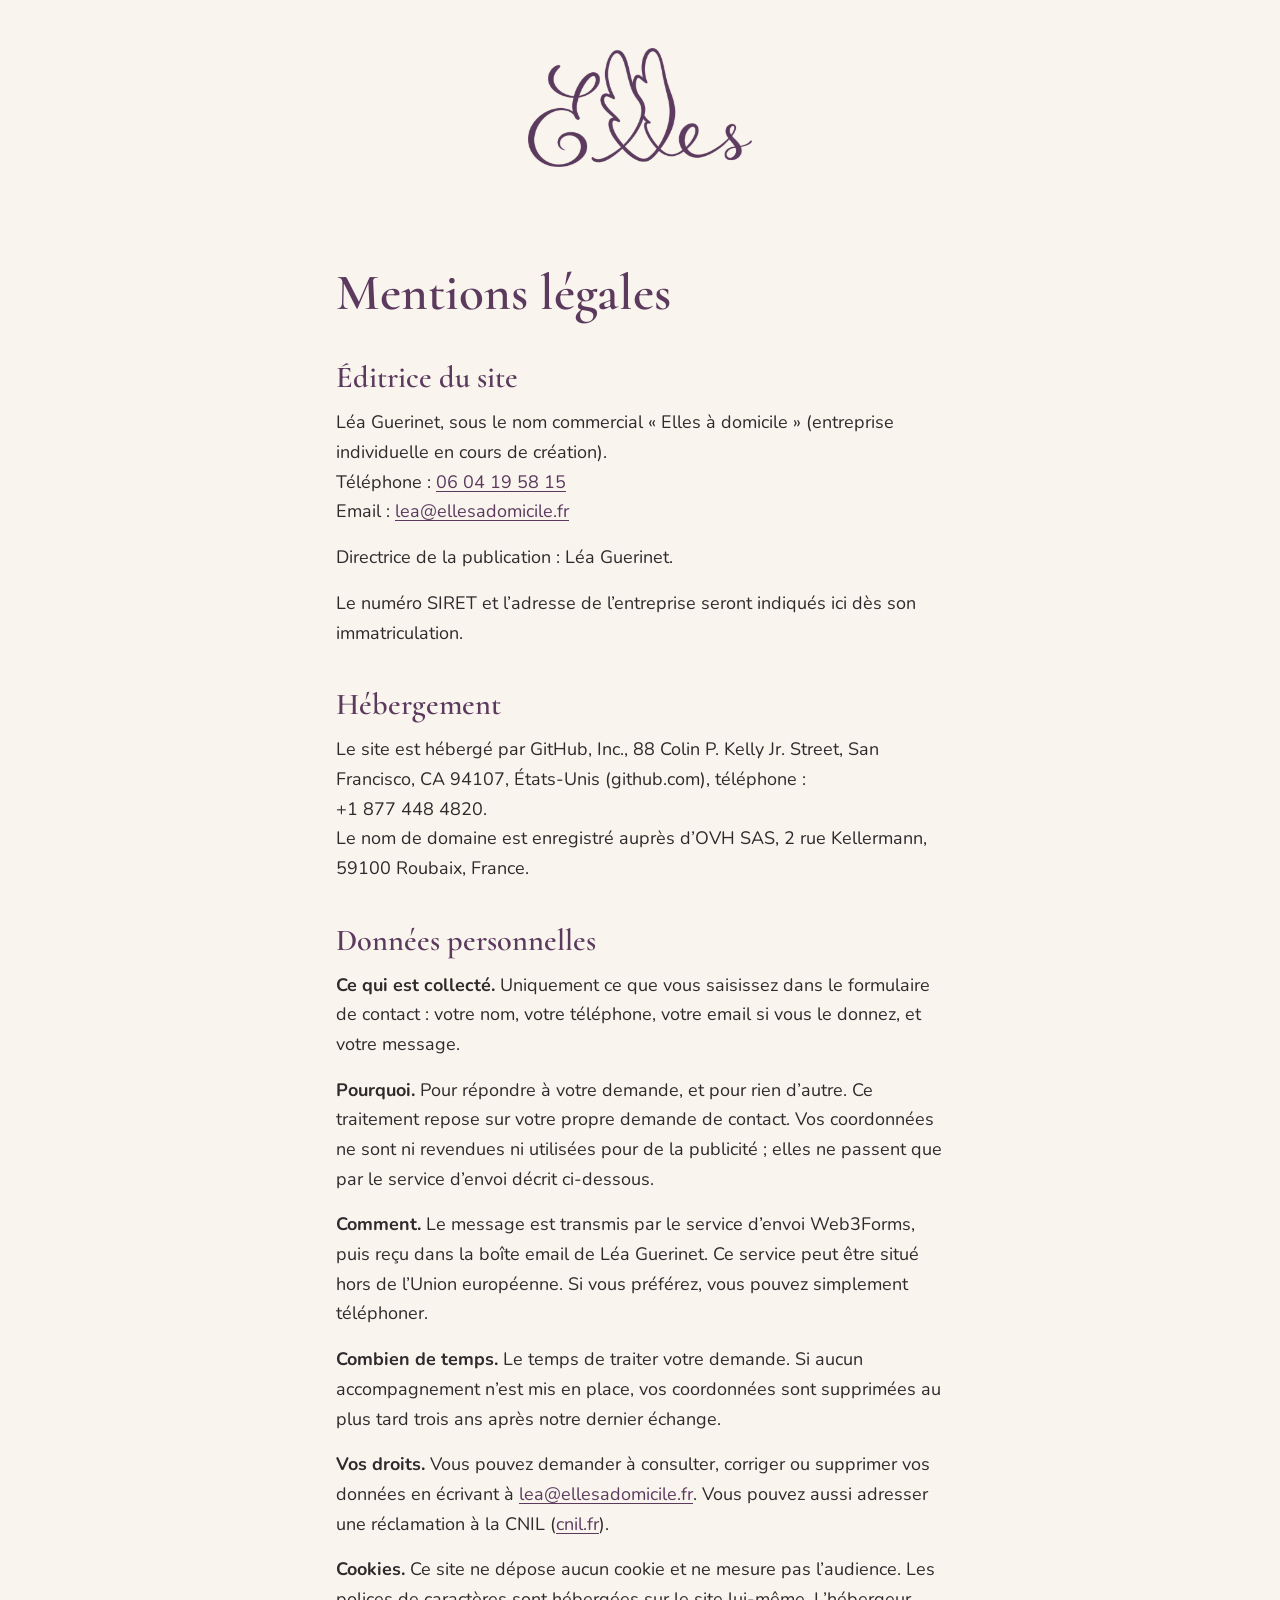
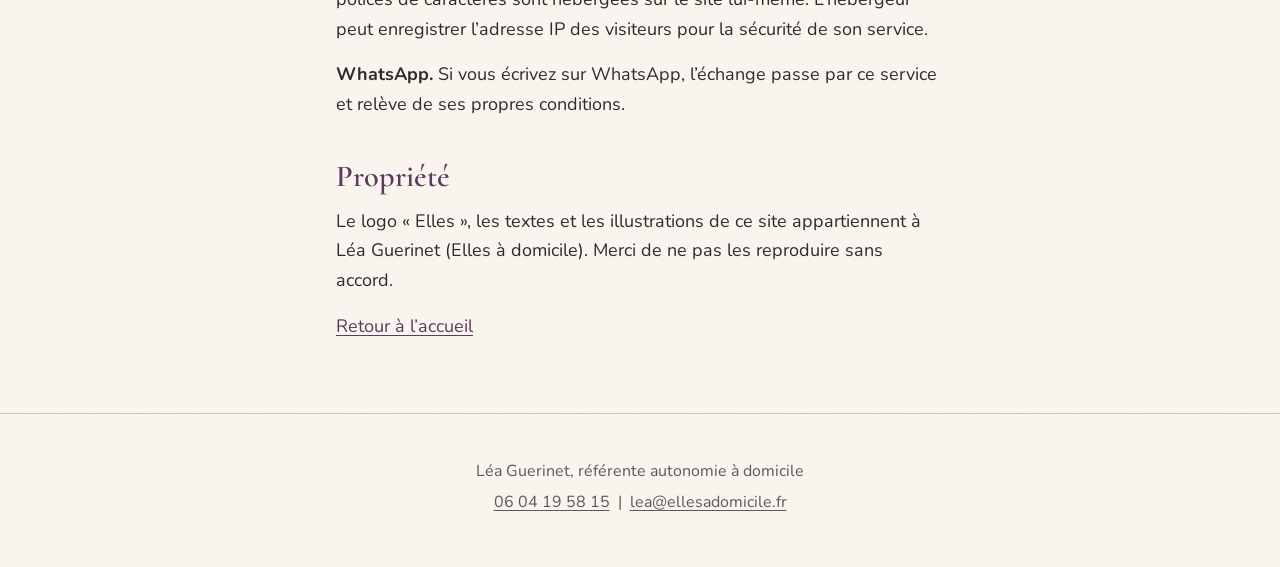
==== mentions-legales.html @ 9e3776f6 "Site Elles à domicile : première version Page unique pour Léa Guerinet (prestations, atouts, déroule" ====
<!doctype html>
<html lang="fr">
<head>
<meta charset="utf-8">
<meta name="viewport" content="width=device-width, initial-scale=1">
<title>Mentions légales — Elles à domicile</title>
<meta name="description" content="Mentions légales et données personnelles du site Elles à domicile.">
<link rel="canonical" href="https://ellesadomicile.fr/mentions-legales.html">
<meta name="theme-color" content="#fbf7f0">
<link rel="icon" href="assets/img/favicon.png" type="image/png">
<link rel="apple-touch-icon" href="assets/img/apple-touch-icon.png">
<link rel="stylesheet" href="assets/site.css">
</head>
<body class="page-simple">

<header class="bloc entete">
  <a href="./" class="marque-lien">
    <p class="marque">
      <img src="assets/img/logo-elles.webp" width="720" height="384" alt="Elles à domicile, retour à l’accueil">
    </p>
  </a>
</header>

<main class="bloc">
  <div class="contenu texte">
    <h1 class="titre-page">Mentions légales</h1>

    <h2>Éditrice du site</h2>
    <p>Léa Guerinet, sous le nom commercial « Elles à domicile » (entreprise individuelle en cours de création).<br>
    Téléphone : <a href="tel:+33604195815">06 04 19 58 15</a><br>
    Email : <a href="mailto:lea@ellesadomicile.fr">lea@ellesadomicile.fr</a></p>
    <p>Directrice de la publication : Léa Guerinet.</p>
    <p>Le numéro SIRET et l’adresse de l’entreprise seront indiqués ici dès son immatriculation.</p>

    <h2>Hébergement</h2>
    <p>Le site est hébergé par GitHub, Inc., 88 Colin P. Kelly Jr. Street, San Francisco, CA 94107, États-Unis (github.com), téléphone : +1 877 448 4820.<br>
    Le nom de domaine est enregistré auprès d’OVH SAS, 2 rue Kellermann, 59100 Roubaix, France.</p>

    <h2 id="donnees">Données personnelles</h2>
    <p><strong>Ce qui est collecté.</strong> Uniquement ce que vous saisissez dans le formulaire de contact : votre nom, votre téléphone, votre email si vous le donnez, et votre message.</p>
    <p><strong>Pourquoi.</strong> Pour répondre à votre demande, et pour rien d’autre. Ce traitement repose sur votre propre demande de contact. Vos coordonnées ne sont ni revendues ni utilisées pour de la publicité ; elles ne passent que par le service d’envoi décrit ci-dessous.</p>
    <p><strong>Comment.</strong> Le message est transmis par le service d’envoi Web3Forms, puis reçu dans la boîte email de Léa Guerinet. Ce service peut être situé hors de l’Union européenne. Si vous préférez, vous pouvez simplement téléphoner.</p>
    <p><strong>Combien de temps.</strong> Le temps de traiter votre demande. Si aucun accompagnement n’est mis en place, vos coordonnées sont supprimées au plus tard trois ans après notre dernier échange.</p>
    <p><strong>Vos droits.</strong> Vous pouvez demander à consulter, corriger ou supprimer vos données en écrivant à <a href="mailto:lea@ellesadomicile.fr">lea@ellesadomicile.fr</a>. Vous pouvez aussi adresser une réclamation à la CNIL (<a href="https://www.cnil.fr">cnil.fr</a>).</p>
    <p><strong>Cookies.</strong> Ce site ne dépose aucun cookie et ne mesure pas l’audience. Les polices de caractères sont hébergées sur le site lui-même. L’hébergeur peut enregistrer l’adresse IP des visiteurs pour la sécurité de son service.</p>
    <p><strong>WhatsApp.</strong> Si vous écrivez sur WhatsApp, l’échange passe par ce service et relève de ses propres conditions.</p>

    <h2>Propriété</h2>
    <p>Le logo « Elles », les textes et les illustrations de ce site appartiennent à Léa Guerinet (Elles à domicile). Merci de ne pas les reproduire sans accord.</p>

    <p><a href="./">Retour à l’accueil</a></p>
  </div>
</main>

<footer class="pied">
  <p>Léa Guerinet, référente autonomie à domicile</p>
  <p><a href="tel:+33604195815">06 04 19 58 15</a> &nbsp;|&nbsp; <a href="mailto:lea@ellesadomicile.fr">lea@ellesadomicile.fr</a></p>
</footer>

</body>
</html>
---- assets/site.css ----
/* Elles à domicile — charte reprise du flyer A5 (papier, prune, sauge, lavis) */

@font-face{font-family:"Cormorant";font-weight:500;font-style:normal;font-display:swap;src:url(fonts/cormorant-latin-500-normal.woff2) format("woff2")}
@font-face{font-family:"Cormorant";font-weight:600;font-style:normal;font-display:swap;src:url(fonts/cormorant-latin-600-normal.woff2) format("woff2")}
@font-face{font-family:"Cormorant";font-weight:500;font-style:italic;font-display:swap;src:url(fonts/cormorant-latin-500-italic.woff2) format("woff2")}
@font-face{font-family:"Nunito";font-weight:400;font-style:normal;font-display:swap;src:url(fonts/nunito-latin-400-normal.woff2) format("woff2")}
@font-face{font-family:"Nunito";font-weight:600;font-style:normal;font-display:swap;src:url(fonts/nunito-latin-600-normal.woff2) format("woff2")}
@font-face{font-family:"Nunito";font-weight:700;font-style:normal;font-display:swap;src:url(fonts/nunito-latin-700-normal.woff2) format("woff2")}

:root{
  color-scheme:light;
  --paper:#fbf7f0; --ink:#2f2a2c; --muted:#5f5659;
  --plum:#5c3a5e; --plum-d:#462b48; --plum-l:#ead9e4;
  --sage:#6f8a6c; --sage-d:#546b52; --sage-l:#dfe7d8;
  --rule:#cbbfb8;
  --serif:"Cormorant",Georgia,"Times New Roman",serif;
  --sans:"Nunito",system-ui,-apple-system,"Segoe UI",sans-serif;
  --mesure:38rem;
  --large:68rem;
  --barre:0px;
}

*,*::before,*::after{box-sizing:border-box}
html{-webkit-text-size-adjust:100%}
@media (prefers-reduced-motion:no-preference){html{scroll-behavior:smooth}}
body{
  margin:0;
  padding-bottom:var(--barre);
  font-family:var(--sans);
  font-size:1.125rem;
  line-height:1.65;
  color:var(--ink);
  background-color:var(--paper);
  /* grain papier, comme sur le flyer */
  background-image:url("data:image/svg+xml;utf8,<svg xmlns='http://www.w3.org/2000/svg' width='220' height='220'><filter id='n'><feTurbulence type='fractalNoise' baseFrequency='.9' numOctaves='3' stitchTiles='stitch'/><feColorMatrix values='0 0 0 0 .55  0 0 0 0 .5  0 0 0 0 .45  0 0 0 .07 0'/></filter><rect width='100%' height='100%' filter='url(%23n)'/></svg>");
}
img,svg{display:block;max-width:100%}
a{color:var(--plum);text-underline-offset:.18em;text-decoration-thickness:1px}
a:hover{color:var(--plum-d);text-decoration-thickness:2px}
:focus-visible{outline:3px solid var(--plum);outline-offset:3px;border-radius:2px}

h2,h3,h4{font-family:var(--serif);font-weight:600;color:var(--plum);line-height:1.15;margin:0}
h2{font-size:clamp(2.1rem,1.6rem + 2.2vw,2.9rem);margin-bottom:1.25rem}
h3{font-size:1.75rem;margin-bottom:.6rem}
h4{font-size:1.35rem;color:var(--ink);margin:1.4rem 0 .35rem}
p{margin:0 0 1rem}
p:last-child{margin-bottom:0}

.saut{position:absolute;left:-999px;top:0;background:var(--plum);color:#fff;padding:.75rem 1rem;z-index:20}
.saut:focus{left:1rem;top:1rem}

/* Lavis aquarelle en fond : décor seulement */
.lavis{position:absolute;pointer-events:none;z-index:0}
.lavis ellipse{opacity:.7}

.bloc{position:relative;padding-block:3rem;padding-inline:1.25rem;overflow:hidden}
.bloc > *{position:relative;z-index:1}
.bloc > .lavis{position:absolute;z-index:0}
.contenu{max-width:var(--mesure);margin:0 auto}
.contenu-large{max-width:var(--large);margin:0 auto}

/* ---------- En-tête ---------- */
/* .bloc.entete : doit l'emporter sur le .bloc des media queries */
.bloc.entete{text-align:center;padding-top:3rem;padding-bottom:4rem}
.marque{margin:0;font-weight:inherit}
.marque img{width:min(76vw,21rem);height:auto;margin:0 auto}
.marque span{display:block;font-family:var(--serif);font-style:italic;font-weight:500;font-size:clamp(1.6rem,1.3rem + 1.4vw,2.1rem);color:var(--plum);margin-top:-.3rem;letter-spacing:.02em}
.accroche{font-family:var(--serif);font-weight:500;font-size:clamp(1.45rem,1.2rem + 1.2vw,1.9rem);line-height:1.3;margin:1.25rem auto 0;max-width:36rem;text-wrap:balance}
.maison{width:min(100%,27rem);height:auto;margin:1rem auto 0}
.qui{font-family:var(--serif);font-weight:600;font-size:1.5rem;color:var(--plum);margin:0}
.qui span{display:block;font-family:var(--sans);font-weight:400;font-size:1rem;color:var(--muted)}
.intro{max-width:33rem;margin:1.25rem auto 0;color:var(--muted)}

.actions{display:flex;flex-wrap:wrap;justify-content:center;gap:.75rem;margin-top:2rem}
.btn{
  display:inline-flex;align-items:center;justify-content:center;gap:.6rem;
  min-height:3.25rem;padding:.7rem 1.4rem;border-radius:.65rem;
  font-family:var(--sans);font-weight:700;font-size:1.0625rem;line-height:1.2;text-decoration:none;
  background:var(--plum);color:#fff;border:2px solid var(--plum);cursor:pointer;
}
.btn:hover{background:var(--plum-d);border-color:var(--plum-d);color:#fff}
.btn-clair{background:transparent;color:var(--plum)}
.btn-clair:hover{background:var(--plum-l);border-color:var(--plum);color:var(--plum-d)}
.btn svg{width:1.3rem;height:1.3rem;flex:none}

/* La maison se dessine au chargement : le seul mouvement de la page */
@media (prefers-reduced-motion:no-preference){
  .maison .trait > *{stroke-dasharray:1;stroke-dashoffset:1;animation:trace 1.6s cubic-bezier(.45,.05,.35,1) forwards}
  .maison .trait > :nth-child(2){animation-delay:.25s}
  .maison .trait > :nth-child(3){animation-delay:.45s}
  .maison .trait > :nth-child(n+4){animation-delay:.7s}
  .maison .trait > :nth-child(n+8){animation-delay:1s}
  .maison .couronne > *{stroke-dasharray:1;stroke-dashoffset:1;animation:trace 1.8s cubic-bezier(.45,.05,.35,1) .3s forwards}
  .maison .couleurs{opacity:0;animation:lavis 1.4s ease-out 1.1s forwards}
}
@keyframes trace{to{stroke-dashoffset:0}}
@keyframes lavis{to{opacity:1}}

/* ---------- Approche ---------- */
.bloc.approche{padding-top:1rem}
.approche p:first-of-type{font-family:var(--serif);font-size:1.6rem;line-height:1.35;color:var(--ink)}

/* ---------- Prestations ---------- */
.prestations{display:grid;gap:0 4rem}
.prestation{border-top:1px solid var(--rule);padding:2rem 0 2.25rem}
.prestation > p:first-of-type{color:var(--muted)}
.liste{list-style:none;padding:0;margin:.4rem 0 1rem}
.liste li{padding-left:1.4rem;position:relative;margin:.2rem 0}
.liste li::before{content:"–";position:absolute;left:0;color:var(--sage-d)}

/* ---------- Différence ---------- */
.atouts{display:grid;gap:2rem;margin-top:.5rem}
.atout{display:grid;grid-template-columns:3.25rem 1fr;gap:1rem;align-items:start}
.atout svg{width:3.25rem;height:3.25rem}
.atout h3{font-size:1.6rem;color:var(--ink);margin-bottom:.3rem}
.atout p{color:var(--muted)}

/* ---------- Pour qui ---------- */
.encart{background:rgba(223,231,216,.7);border-radius:1.1rem;padding:2rem 1.5rem}
.encart h2{margin-bottom:.75rem}
.encart .liste{margin-bottom:0}

/* ---------- Déroulement : une vraie suite d'étapes ---------- */
.etapes{list-style:none;padding:0;margin:0;counter-reset:etape;display:grid;gap:1.75rem}
.etapes li{counter-increment:etape;display:grid;grid-template-columns:2.75rem 1fr;gap:.75rem}
.etapes li::before{content:counter(etape);font-family:var(--serif);font-weight:600;font-size:2.6rem;line-height:1;color:var(--sage)}
.etapes h3{font-size:1.55rem;color:var(--ink);margin-bottom:.3rem}
.etapes p{color:var(--muted)}

/* ---------- Engagement ---------- */
.engagement{text-align:center}
.engagement blockquote{margin:0;font-family:var(--serif);font-style:italic;font-weight:500;font-size:clamp(1.55rem,1.3rem + 1.1vw,2rem);line-height:1.4;color:var(--ink)}
.engagement h2{font-size:1.6rem;color:var(--sage-d);margin-bottom:1rem}

/* ---------- Contact ---------- */
.contact-grille{display:grid;gap:2.5rem}
.coordonnees{list-style:none;padding:0;margin:1.5rem 0 0;display:grid;gap:.75rem}
.coordonnees a{font-weight:700;font-size:1.25rem;text-decoration:none}
.coordonnees a:hover{text-decoration:underline}
.coordonnees span{display:block;font-size:.95rem;color:var(--muted)}

.formulaire{background:rgba(255,255,255,.55);border:1px solid var(--rule);border-radius:1.1rem;padding:1.75rem 1.25rem}
.formulaire h3{font-size:1.6rem}
.champ{margin-bottom:1.1rem}
.champ label{display:block;font-weight:700;margin-bottom:.3rem}
.champ label small{font-weight:400;color:var(--muted);font-size:.95rem}
.champ input,.champ textarea{
  width:100%;font:inherit;color:var(--ink);background:#fff;
  border:1.5px solid #8f817b;border-radius:.55rem;padding:.75rem .85rem;
}
.champ textarea{min-height:9rem;resize:vertical}
.champ input:focus,.champ textarea:focus{outline:2px solid var(--plum);outline-offset:1px;border-color:var(--plum)}
.aide{font-size:.95rem;color:var(--muted);margin:.35rem 0 0}
.piege{position:absolute;left:-9999px;width:1px;height:1px;overflow:hidden}
.formulaire .btn{width:100%;margin-top:.5rem}
.formulaire .btn[disabled]{opacity:.65;cursor:wait}
.mention{font-size:.95rem;color:var(--muted);margin-top:1rem}
.statut{margin:1rem 0 0;font-weight:700}
.statut.ok{color:var(--sage-d)}
.statut.erreur{color:#8a2d2d}

/* ---------- Pied de page ---------- */
.pied{border-top:1px solid var(--rule);padding:2.5rem 1.25rem 3rem;text-align:center;font-size:1rem;color:var(--muted)}
.pied img{width:8rem;height:auto;margin:0 auto .5rem}
.pied p{margin:.25rem 0}
.pied a{color:var(--muted)}

/* ---------- Barre d'appel fixe, téléphone seulement ---------- */
.barre{
  position:fixed;left:0;right:0;bottom:0;z-index:10;
  display:grid;grid-template-columns:1fr 1fr;gap:.5rem;
  padding:.6rem .75rem calc(.6rem + env(safe-area-inset-bottom));
  background:rgba(251,247,240,.96);border-top:1px solid var(--rule);
}
.barre .btn{min-height:3rem;padding:.5rem .75rem;font-size:1rem}
@media (max-width:47.99rem){
  :root{--barre:calc(4.5rem + env(safe-area-inset-bottom))}
}
@media (min-width:48rem){
  .barre{display:none}
  .bloc{padding-block:4.5rem;padding-inline:2rem}
  .encart{padding:2.5rem 3rem}
  .formulaire{padding:2.25rem 2rem}
}
@media (min-width:60rem){
  .prestations{grid-template-columns:1fr 1fr}
  .atouts{grid-template-columns:repeat(3,1fr);gap:2.5rem}
  .atout{grid-template-columns:1fr;gap:.75rem}
  .etapes{grid-template-columns:repeat(3,1fr);gap:2.5rem}
  .contact-grille{grid-template-columns:1fr 1.1fr;gap:4rem;align-items:start}
}

/* ---------- Page mentions légales ---------- */
.page-simple .entete{padding-bottom:1rem}
.page-simple .marque img{width:min(60vw,14rem)}
.marque-lien{display:inline-block;text-decoration:none}
.titre-page{font-family:var(--serif);font-weight:600;font-size:clamp(2.4rem,1.8rem + 2.4vw,3.2rem);line-height:1.1;color:var(--plum);margin:0 0 1.5rem}
.texte h2{font-size:1.9rem;margin:2.5rem 0 .75rem}
.a-completer{background:#fbe9c6;padding:0 .3em;border-radius:.2em}

@media print{
  .barre,.actions,.formulaire,.lavis{display:none}
  body{background:none;padding-bottom:0}
}
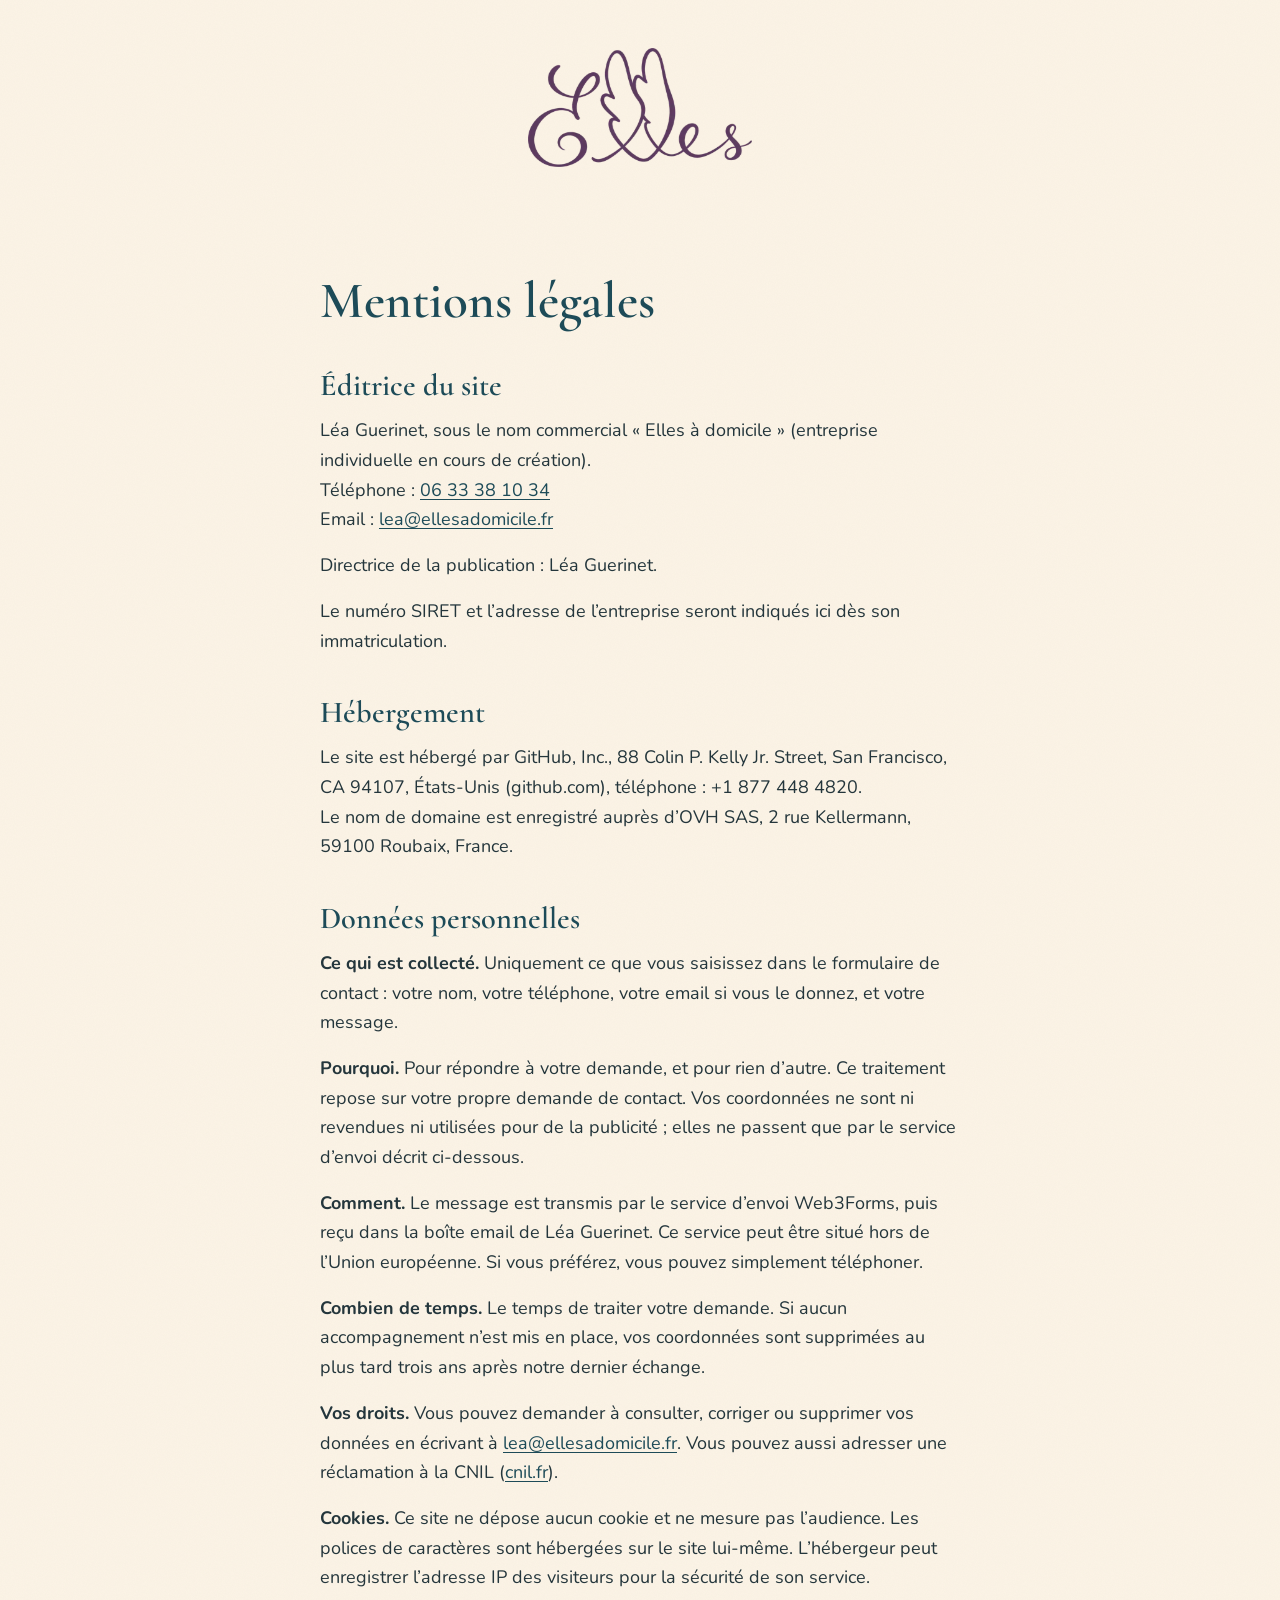
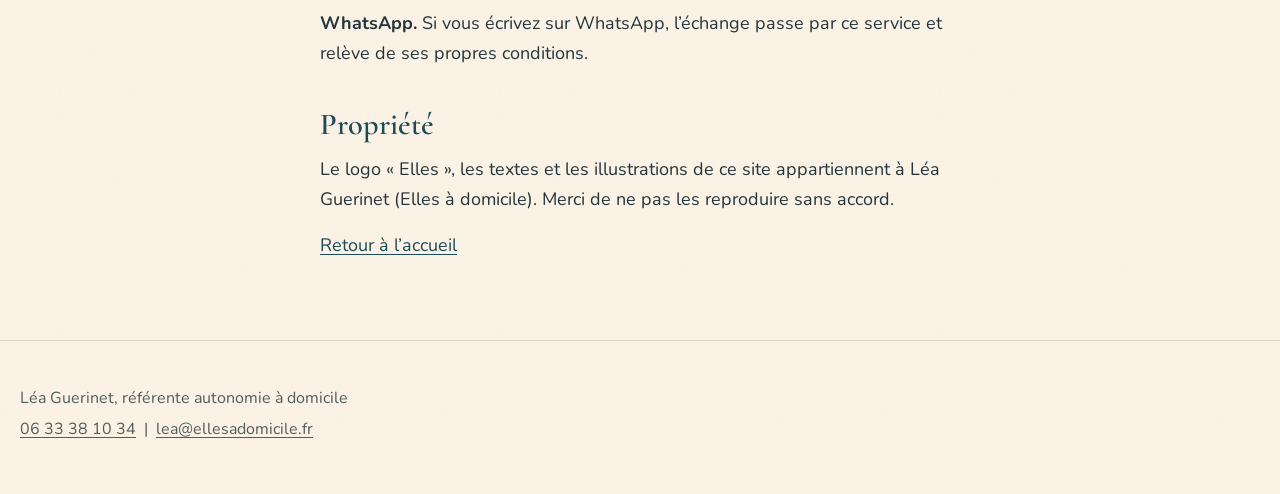
==== commit 5b3b8bdd: "Nouvelle mise en page, roue de couleurs et nouveau numéro - Palette reprise de l'image que Léa aime " ====
--- a/mentions-legales.html
+++ b/mentions-legales.html
@@ -6,7 +6,7 @@
 <title>Mentions légales — Elles à domicile</title>
 <meta name="description" content="Mentions légales et données personnelles du site Elles à domicile.">
 <link rel="canonical" href="https://ellesadomicile.fr/mentions-legales.html">
-<meta name="theme-color" content="#fbf7f0">
+<meta name="theme-color" content="#fcf4e6">
 <link rel="icon" href="assets/img/favicon.png" type="image/png">
 <link rel="apple-touch-icon" href="assets/img/apple-touch-icon.png">
 <link rel="stylesheet" href="assets/site.css">
@@ -27,7 +27,7 @@
 
     <h2>Éditrice du site</h2>
     <p>Léa Guerinet, sous le nom commercial « Elles à domicile » (entreprise individuelle en cours de création).<br>
-    Téléphone : <a href="tel:+33604195815">06 04 19 58 15</a><br>
+    Téléphone : <a href="tel:+33633381034">06 33 38 10 34</a><br>
     Email : <a href="mailto:lea@ellesadomicile.fr">lea@ellesadomicile.fr</a></p>
     <p>Directrice de la publication : Léa Guerinet.</p>
     <p>Le numéro SIRET et l’adresse de l’entreprise seront indiqués ici dès son immatriculation.</p>
@@ -54,7 +54,7 @@
 
 <footer class="pied">
   <p>Léa Guerinet, référente autonomie à domicile</p>
-  <p><a href="tel:+33604195815">06 04 19 58 15</a> &nbsp;|&nbsp; <a href="mailto:lea@ellesadomicile.fr">lea@ellesadomicile.fr</a></p>
+  <p><a href="tel:+33633381034">06 33 38 10 34</a> &nbsp;|&nbsp; <a href="mailto:lea@ellesadomicile.fr">lea@ellesadomicile.fr</a></p>
 </footer>
 
 </body>
--- a/assets/site.css
+++ b/assets/site.css
@@ -1,4 +1,6 @@
-/* Elles à domicile — charte reprise du flyer A5 (papier, prune, sauge, lavis) */
+/* Elles à domicile — palette reprise de l'image que Léa aime (pétrole, sauge, lavande,
+   abricot sur crème), logo et maison à l'encre du flyer. Mobile d'abord ; la mise en page
+   « plein écran » commence à 64rem. */
 
 @font-face{font-family:"Cormorant";font-weight:500;font-style:normal;font-display:swap;src:url(fonts/cormorant-latin-500-normal.woff2) format("woff2")}
 @font-face{font-family:"Cormorant";font-weight:600;font-style:normal;font-display:swap;src:url(fonts/cormorant-latin-600-normal.woff2) format("woff2")}
@@ -9,14 +11,18 @@
 
 :root{
   color-scheme:light;
-  --paper:#fbf7f0; --ink:#2f2a2c; --muted:#5f5659;
-  --plum:#5c3a5e; --plum-d:#462b48; --plum-l:#ead9e4;
-  --sage:#6f8a6c; --sage-d:#546b52; --sage-l:#dfe7d8;
-  --rule:#cbbfb8;
+  --paper:#fcf4e6; --paper-2:#f5ead8; --blanc:#fffaf2;
+  --ink:#24363c; --muted:#4f5d5c;
+  --petrol:#1d4b58; --petrol-d:#123843; --petrol-l:#d5e3e3;
+  --sage:#6c8a70; --sage-d:#4f6b54; --sage-l:#e2e8d8;
+  --lavande:#7a5e86; --lavande-l:#ebe1ee;
+  --abricot:#e08a52; --abricot-l:#fbe3c8;
+  --prune:#5c3a5e;
+  --rule:#dccfbd;
   --serif:"Cormorant",Georgia,"Times New Roman",serif;
   --sans:"Nunito",system-ui,-apple-system,"Segoe UI",sans-serif;
-  --mesure:38rem;
-  --large:68rem;
+  --mesure:40rem;
+  --large:76rem;
   --barre:0px;
 }
 
@@ -35,102 +41,133 @@
   background-image:url("data:image/svg+xml;utf8,<svg xmlns='http://www.w3.org/2000/svg' width='220' height='220'><filter id='n'><feTurbulence type='fractalNoise' baseFrequency='.9' numOctaves='3' stitchTiles='stitch'/><feColorMatrix values='0 0 0 0 .55  0 0 0 0 .5  0 0 0 0 .45  0 0 0 .07 0'/></filter><rect width='100%' height='100%' filter='url(%23n)'/></svg>");
 }
 img,svg{display:block;max-width:100%}
-a{color:var(--plum);text-underline-offset:.18em;text-decoration-thickness:1px}
-a:hover{color:var(--plum-d);text-decoration-thickness:2px}
-:focus-visible{outline:3px solid var(--plum);outline-offset:3px;border-radius:2px}
-
-h2,h3,h4{font-family:var(--serif);font-weight:600;color:var(--plum);line-height:1.15;margin:0}
-h2{font-size:clamp(2.1rem,1.6rem + 2.2vw,2.9rem);margin-bottom:1.25rem}
-h3{font-size:1.75rem;margin-bottom:.6rem}
+a{color:var(--petrol);text-underline-offset:.18em;text-decoration-thickness:1px}
+a:hover{color:var(--petrol-d);text-decoration-thickness:2px}
+:focus-visible{outline:3px solid var(--petrol);outline-offset:3px;border-radius:2px}
+
+h2,h3,h4{font-family:var(--serif);font-weight:600;color:var(--petrol);line-height:1.15;margin:0}
+h2{font-size:clamp(2.2rem,1.6rem + 2.4vw,3.2rem);margin-bottom:1.25rem}
+h3{font-size:1.7rem;color:var(--lavande);margin-bottom:.6rem}
 h4{font-size:1.35rem;color:var(--ink);margin:1.4rem 0 .35rem}
 p{margin:0 0 1rem}
 p:last-child{margin-bottom:0}
 
-.saut{position:absolute;left:-999px;top:0;background:var(--plum);color:#fff;padding:.75rem 1rem;z-index:20}
+.saut{position:absolute;left:-999px;top:0;background:var(--petrol);color:#fff;padding:.75rem 1rem;z-index:30}
 .saut:focus{left:1rem;top:1rem}
 
 /* Lavis aquarelle en fond : décor seulement */
 .lavis{position:absolute;pointer-events:none;z-index:0}
-.lavis ellipse{opacity:.7}
-
-.bloc{position:relative;padding-block:3rem;padding-inline:1.25rem;overflow:hidden}
+.lavis ellipse{opacity:.75}
+
+.bloc{position:relative;padding-block:3.5rem;padding-inline:1.25rem;overflow:hidden}
 .bloc > *{position:relative;z-index:1}
-.bloc > .lavis{position:absolute;z-index:0}
+.bande{background:var(--paper-2)}
 .contenu{max-width:var(--mesure);margin:0 auto}
 .contenu-large{max-width:var(--large);margin:0 auto}
 
-/* ---------- En-tête ---------- */
-/* .bloc.entete : doit l'emporter sur le .bloc des media queries */
-.bloc.entete{text-align:center;padding-top:3rem;padding-bottom:4rem}
-.marque{margin:0;font-weight:inherit}
-.marque img{width:min(76vw,21rem);height:auto;margin:0 auto}
-.marque span{display:block;font-family:var(--serif);font-style:italic;font-weight:500;font-size:clamp(1.6rem,1.3rem + 1.4vw,2.1rem);color:var(--plum);margin-top:-.3rem;letter-spacing:.02em}
-.accroche{font-family:var(--serif);font-weight:500;font-size:clamp(1.45rem,1.2rem + 1.2vw,1.9rem);line-height:1.3;margin:1.25rem auto 0;max-width:36rem;text-wrap:balance}
-.maison{width:min(100%,27rem);height:auto;margin:1rem auto 0}
-.qui{font-family:var(--serif);font-weight:600;font-size:1.5rem;color:var(--plum);margin:0}
-.qui span{display:block;font-family:var(--sans);font-weight:400;font-size:1rem;color:var(--muted)}
-.intro{max-width:33rem;margin:1.25rem auto 0;color:var(--muted)}
-
-.actions{display:flex;flex-wrap:wrap;justify-content:center;gap:.75rem;margin-top:2rem}
+/* ---------- Boutons ---------- */
 .btn{
   display:inline-flex;align-items:center;justify-content:center;gap:.6rem;
-  min-height:3.25rem;padding:.7rem 1.4rem;border-radius:.65rem;
+  min-height:3.25rem;padding:.7rem 1.4rem;border-radius:999px;
   font-family:var(--sans);font-weight:700;font-size:1.0625rem;line-height:1.2;text-decoration:none;
-  background:var(--plum);color:#fff;border:2px solid var(--plum);cursor:pointer;
-}
-.btn:hover{background:var(--plum-d);border-color:var(--plum-d);color:#fff}
-.btn-clair{background:transparent;color:var(--plum)}
-.btn-clair:hover{background:var(--plum-l);border-color:var(--plum);color:var(--plum-d)}
+  background:var(--petrol);color:#fff;border:2px solid var(--petrol);cursor:pointer;
+}
+.btn:hover{background:var(--petrol-d);border-color:var(--petrol-d);color:#fff}
+.btn-clair{background:transparent;color:var(--petrol)}
+.btn-clair:hover{background:var(--petrol-l);border-color:var(--petrol);color:var(--petrol-d)}
+.btn-petit{min-height:2.6rem;padding:.4rem 1.1rem;font-size:1rem}
 .btn svg{width:1.3rem;height:1.3rem;flex:none}
 
-/* La maison se dessine au chargement : le seul mouvement de la page */
+/* ---------- Navigation (cachée sur téléphone) ---------- */
+.navigation{display:none}
+
+/* ---------- Accueil ---------- */
+.accueil{
+  position:relative;overflow:hidden;text-align:center;
+  padding:2.25rem 1.25rem 3rem;
+  display:grid;gap:1.25rem;
+  grid-template-areas:"marque" "illu" "texte";
+}
+.accueil > *{position:relative;z-index:1}
+.accueil > .lavis{position:absolute;z-index:0}
+.accueil__marque{grid-area:marque}
+.accueil__illu{grid-area:illu}
+.accueil__texte{grid-area:texte}
+
+.marque{margin:0;font-weight:inherit}
+.marque img{width:min(70vw,19rem);height:auto;margin:0 auto}
+.marque span{display:block;font-family:var(--serif);font-style:italic;font-weight:500;font-size:clamp(1.6rem,1.3rem + 1.4vw,2.3rem);color:var(--prune);margin-top:-.3rem;letter-spacing:.02em}
+.accroche{font-family:var(--serif);font-weight:500;font-size:clamp(1.45rem,1.2rem + 1.2vw,2.1rem);line-height:1.3;margin:1rem auto 0;max-width:34rem;text-wrap:balance}
+
+/* Le tourbillon tourne lentement ; la maison, fixe, se dessine par-dessus */
+.accueil__illu{position:relative;width:min(88vw,26rem);aspect-ratio:1;margin:0 auto}
+.tourbillon{position:absolute;inset:0;width:100%;height:100%}
+.epis{position:absolute;inset:-6%;width:112%;height:112%;max-width:none;pointer-events:none}
+.maison{position:absolute;left:50%;top:50%;width:46%;height:auto;transform:translate(-50%,-50%)}
+
+.qui{font-family:var(--serif);font-weight:600;font-size:1.6rem;color:var(--prune);margin:0}
+.qui span{display:block;font-family:var(--sans);font-weight:400;font-size:1rem;color:var(--muted)}
+.intro{max-width:34rem;margin:1rem auto 0;color:var(--muted)}
+.actions{display:flex;flex-wrap:wrap;justify-content:center;gap:.75rem;margin-top:1.75rem}
+
 @media (prefers-reduced-motion:no-preference){
-  .maison .trait > *{stroke-dasharray:1;stroke-dashoffset:1;animation:trace 1.6s cubic-bezier(.45,.05,.35,1) forwards}
-  .maison .trait > :nth-child(2){animation-delay:.25s}
-  .maison .trait > :nth-child(3){animation-delay:.45s}
-  .maison .trait > :nth-child(n+4){animation-delay:.7s}
-  .maison .trait > :nth-child(n+8){animation-delay:1s}
-  .maison .couronne > *{stroke-dasharray:1;stroke-dashoffset:1;animation:trace 1.8s cubic-bezier(.45,.05,.35,1) .3s forwards}
-  .maison .couleurs{opacity:0;animation:lavis 1.4s ease-out 1.1s forwards}
-}
+  .tourbillon{animation:tourne 90s linear infinite;will-change:transform}
+  .maison .trait > *{stroke-dasharray:1;stroke-dashoffset:1;animation:trace 1.6s cubic-bezier(.45,.05,.35,1) .3s forwards}
+  .maison .trait > :nth-child(2){animation-delay:.5s}
+  .maison .trait > :nth-child(3){animation-delay:.7s}
+  .maison .trait > :nth-child(n+4){animation-delay:.95s}
+  .maison .trait > :nth-child(n+8){animation-delay:1.25s}
+  .maison .couleurs{opacity:0;animation:lavis 1.4s ease-out 1.3s forwards}
+  .engagement__tourbillon{animation:tourne 140s linear infinite reverse}
+}
+@keyframes tourne{to{transform:rotate(360deg)}}
 @keyframes trace{to{stroke-dashoffset:0}}
 @keyframes lavis{to{opacity:1}}
 
 /* ---------- Approche ---------- */
-.bloc.approche{padding-top:1rem}
-.approche p:first-of-type{font-family:var(--serif);font-size:1.6rem;line-height:1.35;color:var(--ink)}
-
-/* ---------- Prestations ---------- */
-.prestations{display:grid;gap:0 4rem}
-.prestation{border-top:1px solid var(--rule);padding:2rem 0 2.25rem}
-.prestation > p:first-of-type{color:var(--muted)}
+.approche__phrase{font-family:var(--serif);font-size:clamp(1.55rem,1.3rem + 1vw,2.1rem);line-height:1.35;color:var(--ink)}
+.approche__suite{color:var(--muted)}
+
+/* ---------- Prestations : accordéon sur téléphone, grille sur grand écran ---------- */
+.prestations{display:grid;gap:.85rem}
+.prestation{background:var(--blanc);border-radius:1rem;border-left:6px solid var(--accent);padding:0 1.25rem}
+.prestation summary{list-style:none;cursor:pointer;display:flex;align-items:center;justify-content:space-between;gap:1rem;padding:1.1rem 0;min-height:3.5rem}
+.prestation summary::-webkit-details-marker{display:none}
+.prestation summary::after{content:"";flex:none;width:.7rem;height:.7rem;border-right:2px solid var(--petrol);border-bottom:2px solid var(--petrol);transform:rotate(45deg) translateY(-3px);transition:transform .2s}
+.prestation[open] summary::after{transform:rotate(-135deg) translateY(-3px)}
+.prestation summary h3{margin:0;font-size:1.5rem;color:var(--petrol)}
+.prestation__corps{padding-bottom:1.4rem}
+.prestation__chapo{color:var(--muted)}
 .liste{list-style:none;padding:0;margin:.4rem 0 1rem}
 .liste li{padding-left:1.4rem;position:relative;margin:.2rem 0}
 .liste li::before{content:"–";position:absolute;left:0;color:var(--sage-d)}
 
 /* ---------- Différence ---------- */
 .atouts{display:grid;gap:2rem;margin-top:.5rem}
-.atout{display:grid;grid-template-columns:3.25rem 1fr;gap:1rem;align-items:start}
-.atout svg{width:3.25rem;height:3.25rem}
-.atout h3{font-size:1.6rem;color:var(--ink);margin-bottom:.3rem}
+.atout{display:grid;grid-template-columns:4rem 1fr;gap:1rem;align-items:start}
+.atout svg{width:4rem;height:4rem;padding:.7rem;border-radius:50%;background:var(--accent)}
+.atout h3{font-size:1.6rem;margin-bottom:.3rem}
 .atout p{color:var(--muted)}
 
-/* ---------- Pour qui ---------- */
-.encart{background:rgba(223,231,216,.7);border-radius:1.1rem;padding:2rem 1.5rem}
+/* ---------- Pour qui + étapes ---------- */
+.public-etapes{display:grid;gap:3rem}
+.encart{background:var(--sage-l);border-radius:1.25rem;padding:2rem 1.5rem}
 .encart h2{margin-bottom:.75rem}
 .encart .liste{margin-bottom:0}
-
-/* ---------- Déroulement : une vraie suite d'étapes ---------- */
-.etapes{list-style:none;padding:0;margin:0;counter-reset:etape;display:grid;gap:1.75rem}
-.etapes li{counter-increment:etape;display:grid;grid-template-columns:2.75rem 1fr;gap:.75rem}
-.etapes li::before{content:counter(etape);font-family:var(--serif);font-weight:600;font-size:2.6rem;line-height:1;color:var(--sage)}
-.etapes h3{font-size:1.55rem;color:var(--ink);margin-bottom:.3rem}
+.etapes{list-style:none;padding:0;margin:0;counter-reset:etape;display:grid;gap:1.6rem}
+.etapes li{counter-increment:etape;display:grid;grid-template-columns:3rem 1fr;gap:.75rem}
+.etapes li::before{
+  content:counter(etape);display:grid;place-items:center;width:2.6rem;height:2.6rem;border-radius:50%;
+  background:var(--abricot-l);font-family:var(--serif);font-weight:600;font-size:1.6rem;line-height:1;color:var(--petrol)
+}
+.etapes h3{font-size:1.5rem;color:var(--ink);margin-bottom:.25rem}
 .etapes p{color:var(--muted)}
 
-/* ---------- Engagement ---------- */
-.engagement{text-align:center}
-.engagement blockquote{margin:0;font-family:var(--serif);font-style:italic;font-weight:500;font-size:clamp(1.55rem,1.3rem + 1.1vw,2rem);line-height:1.4;color:var(--ink)}
-.engagement h2{font-size:1.6rem;color:var(--sage-d);margin-bottom:1rem}
+/* ---------- Engagement : bande pétrole ---------- */
+.engagement{background:var(--petrol);color:#f6efe2;text-align:center}
+.engagement h2{font-size:1.6rem;color:var(--abricot-l);margin-bottom:1rem}
+.engagement blockquote{margin:0;font-family:var(--serif);font-style:italic;font-weight:500;font-size:clamp(1.55rem,1.3rem + 1.2vw,2.3rem);line-height:1.4}
+.bloc > .engagement__tourbillon{position:absolute;z-index:0;width:34rem;height:34rem;max-width:none;right:-12rem;top:50%;margin-top:-17rem;opacity:.22;pointer-events:none}
 
 /* ---------- Contact ---------- */
 .contact-grille{display:grid;gap:2.5rem}
@@ -139,17 +176,17 @@
 .coordonnees a:hover{text-decoration:underline}
 .coordonnees span{display:block;font-size:.95rem;color:var(--muted)}
 
-.formulaire{background:rgba(255,255,255,.55);border:1px solid var(--rule);border-radius:1.1rem;padding:1.75rem 1.25rem}
-.formulaire h3{font-size:1.6rem}
+.formulaire{background:var(--blanc);border:1px solid var(--rule);border-radius:1.25rem;padding:1.75rem 1.25rem}
+.formulaire h3{font-size:1.6rem;color:var(--petrol)}
 .champ{margin-bottom:1.1rem}
 .champ label{display:block;font-weight:700;margin-bottom:.3rem}
 .champ label small{font-weight:400;color:var(--muted);font-size:.95rem}
 .champ input,.champ textarea{
   width:100%;font:inherit;color:var(--ink);background:#fff;
-  border:1.5px solid #8f817b;border-radius:.55rem;padding:.75rem .85rem;
+  border:1.5px solid #8f817b;border-radius:.6rem;padding:.75rem .85rem;
 }
 .champ textarea{min-height:9rem;resize:vertical}
-.champ input:focus,.champ textarea:focus{outline:2px solid var(--plum);outline-offset:1px;border-color:var(--plum)}
+.champ input:focus,.champ textarea:focus{outline:2px solid var(--petrol);outline-offset:1px;border-color:var(--petrol)}
 .aide{font-size:.95rem;color:var(--muted);margin:.35rem 0 0}
 .piege{position:absolute;left:-9999px;width:1px;height:1px;overflow:hidden}
 .formulaire .btn{width:100%;margin-top:.5rem}
@@ -161,7 +198,8 @@
 
 /* ---------- Pied de page ---------- */
 .pied{border-top:1px solid var(--rule);padding:2.5rem 1.25rem 3rem;text-align:center;font-size:1rem;color:var(--muted)}
-.pied img{width:8rem;height:auto;margin:0 auto .5rem}
+.pied__dedans{max-width:var(--large);margin:0 auto;display:grid;gap:1rem;justify-items:center}
+.pied img{width:8rem;height:auto}
 .pied p{margin:.25rem 0}
 .pied a{color:var(--muted)}
 
@@ -170,35 +208,75 @@
   position:fixed;left:0;right:0;bottom:0;z-index:10;
   display:grid;grid-template-columns:1fr 1fr;gap:.5rem;
   padding:.6rem .75rem calc(.6rem + env(safe-area-inset-bottom));
-  background:rgba(251,247,240,.96);border-top:1px solid var(--rule);
+  background:rgba(252,244,230,.96);border-top:1px solid var(--rule);
 }
 .barre .btn{min-height:3rem;padding:.5rem .75rem;font-size:1rem}
 @media (max-width:47.99rem){
   :root{--barre:calc(4.5rem + env(safe-area-inset-bottom))}
 }
+
+/* ---------- Tablette ---------- */
 @media (min-width:48rem){
   .barre{display:none}
-  .bloc{padding-block:4.5rem;padding-inline:2rem}
-  .encart{padding:2.5rem 3rem}
+  .bloc{padding-block:5rem;padding-inline:2.5rem}
+  .encart{padding:2.5rem 2.75rem}
   .formulaire{padding:2.25rem 2rem}
-}
-@media (min-width:60rem){
-  .prestations{grid-template-columns:1fr 1fr}
+  .prestations{grid-template-columns:1fr 1fr;gap:1.5rem}
   .atouts{grid-template-columns:repeat(3,1fr);gap:2.5rem}
-  .atout{grid-template-columns:1fr;gap:.75rem}
-  .etapes{grid-template-columns:repeat(3,1fr);gap:2.5rem}
-  .contact-grille{grid-template-columns:1fr 1.1fr;gap:4rem;align-items:start}
+  .atout{grid-template-columns:1fr;gap:1rem}
+
+  html{scroll-padding-top:5.5rem} /* hauteur de la barre de navigation */
+  .navigation{display:block;position:sticky;top:0;z-index:20;background:rgba(252,244,230,.94);border-bottom:1px solid var(--rule);backdrop-filter:blur(6px)}
+  .navigation__dedans{max-width:var(--large);margin:0 auto;padding:.6rem 2.5rem;display:flex;align-items:center;gap:2rem}
+  .navigation__marque img{width:6.5rem;height:auto}
+  .navigation nav{display:flex;gap:1.75rem;margin-left:auto}
+  .navigation nav a{color:var(--ink);text-decoration:none;font-weight:600;font-size:1rem}
+  .navigation nav a:hover{color:var(--petrol);text-decoration:underline}
+
+  /* Sur grand écran, les prestations restent ouvertes : pas d'accordéon */
+  .prestation{border-left:0;border-top:6px solid var(--accent);padding:0 1.75rem}
+  .prestation summary{cursor:default;pointer-events:none;padding:1.5rem 0 .5rem}
+  .prestation summary::after{display:none}
+  .prestation summary h3{font-size:1.75rem}
+}
+
+/* ---------- Grand écran : mise en page pleine largeur ---------- */
+@media (min-width:64rem){
+  .accueil{
+    text-align:left;
+    min-height:min(calc(100svh - 4rem),60rem);
+    max-width:var(--large);margin:0 auto;
+    padding:3rem 2.5rem;
+    grid-template-columns:1fr 1fr;
+    grid-template-areas:"marque illu" "texte illu";
+    align-content:center;column-gap:4rem;row-gap:2rem;
+  }
+  .accueil__marque{align-self:end}
+  .accueil__texte{align-self:start}
+  .marque img{width:min(30vw,24rem);margin:0}
+  .marque span{margin-left:30%}
+  .accroche{margin-left:0}
+  .intro{margin-left:0}
+  .actions{justify-content:flex-start}
+  .accueil__illu{width:min(44vw,40rem);align-self:center;justify-self:center}
+
+  .approche__grille{display:grid;grid-template-columns:1fr 1.6fr;column-gap:5rem;align-items:start}
+  .approche__grille h2{grid-row:span 2}
+  .public-etapes{grid-template-columns:5fr 7fr;gap:4rem;align-items:start}
+  .contact-grille{grid-template-columns:1fr 1.1fr;gap:5rem;align-items:start}
+  .pied{text-align:left}
+  .pied__dedans{grid-template-columns:auto 1fr auto;align-items:center;justify-items:start;gap:2.5rem}
 }
 
 /* ---------- Page mentions légales ---------- */
-.page-simple .entete{padding-bottom:1rem}
-.page-simple .marque img{width:min(60vw,14rem)}
+.page-simple .entete{text-align:center;padding:3rem 1.25rem 1rem}
+.page-simple .marque img{width:min(60vw,14rem);margin:0 auto}
 .marque-lien{display:inline-block;text-decoration:none}
-.titre-page{font-family:var(--serif);font-weight:600;font-size:clamp(2.4rem,1.8rem + 2.4vw,3.2rem);line-height:1.1;color:var(--plum);margin:0 0 1.5rem}
+.titre-page{font-family:var(--serif);font-weight:600;font-size:clamp(2.4rem,1.8rem + 2.4vw,3.2rem);line-height:1.1;color:var(--petrol);margin:0 0 1.5rem}
 .texte h2{font-size:1.9rem;margin:2.5rem 0 .75rem}
-.a-completer{background:#fbe9c6;padding:0 .3em;border-radius:.2em}
 
 @media print{
-  .barre,.actions,.formulaire,.lavis{display:none}
+  .barre,.navigation,.actions,.formulaire,.lavis,.tourbillon,.engagement__tourbillon{display:none}
   body{background:none;padding-bottom:0}
-}
+  .engagement{background:none;color:var(--ink)}
+}
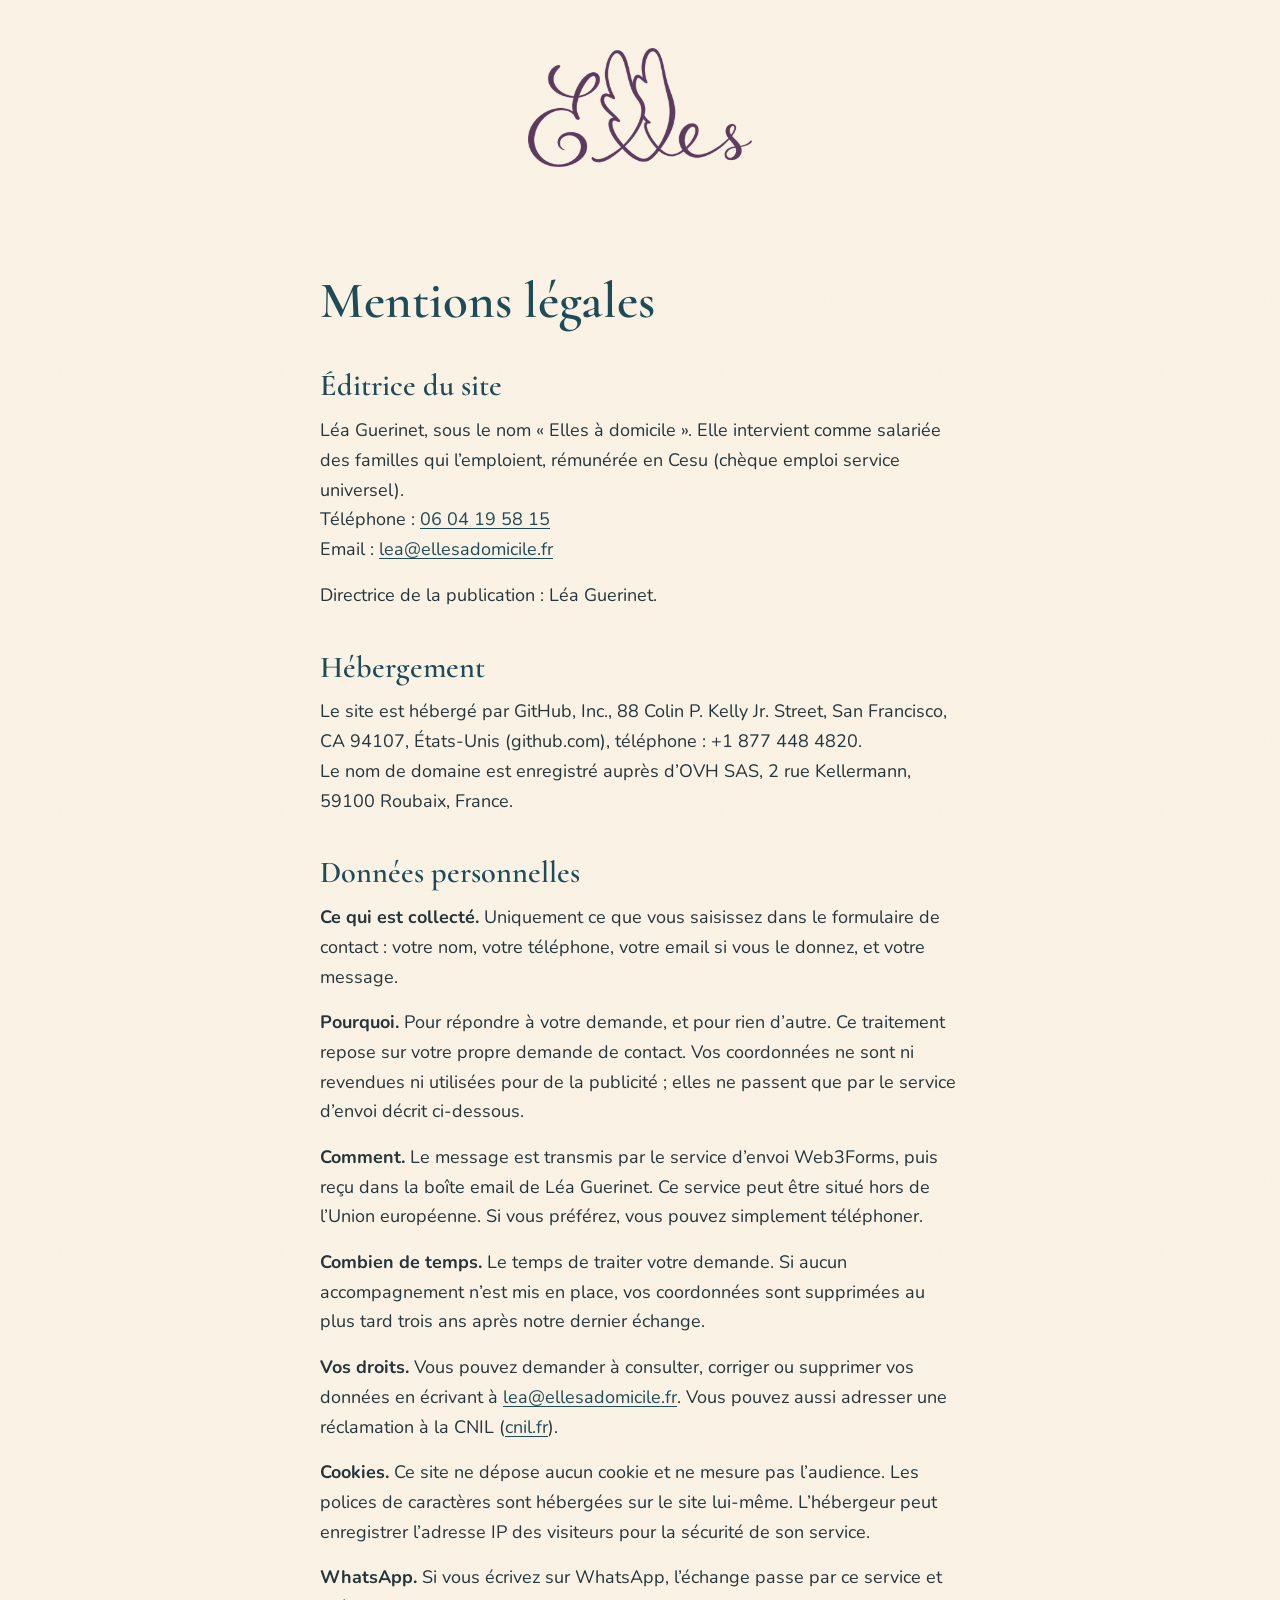
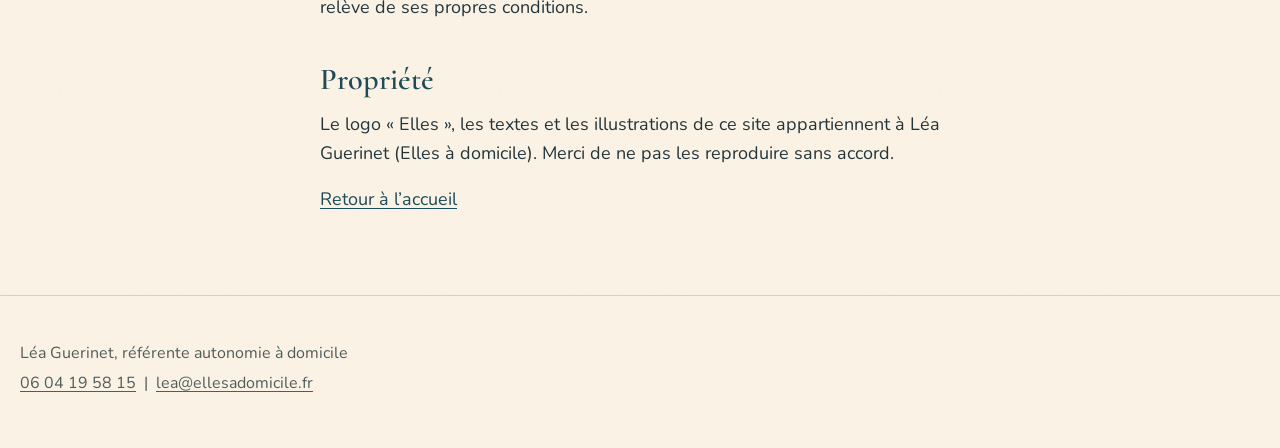
==== commit 8683f9de: "Numéro pro, crédit d'impôt en Cesu et aide aux démarches - numéro pro 06 04 19 58 15 partout (appel," ====
--- a/mentions-legales.html
+++ b/mentions-legales.html
@@ -9,7 +9,7 @@
 <meta name="theme-color" content="#fcf4e6">
 <link rel="icon" href="assets/img/favicon.png" type="image/png">
 <link rel="apple-touch-icon" href="assets/img/apple-touch-icon.png">
-<link rel="stylesheet" href="assets/site.css">
+<link rel="stylesheet" href="assets/site.css?v=20261026a">
 </head>
 <body class="page-simple">
 
@@ -26,11 +26,10 @@
     <h1 class="titre-page">Mentions légales</h1>
 
     <h2>Éditrice du site</h2>
-    <p>Léa Guerinet, sous le nom commercial « Elles à domicile » (entreprise individuelle en cours de création).<br>
-    Téléphone : <a href="tel:+33633381034">06 33 38 10 34</a><br>
+    <p>Léa Guerinet, sous le nom « Elles à domicile ». Elle intervient comme salariée des familles qui l’emploient, rémunérée en Cesu (chèque emploi service universel).<br>
+    Téléphone : <a href="tel:+33604195815">06 04 19 58 15</a><br>
     Email : <a href="mailto:lea@ellesadomicile.fr">lea@ellesadomicile.fr</a></p>
     <p>Directrice de la publication : Léa Guerinet.</p>
-    <p>Le numéro SIRET et l’adresse de l’entreprise seront indiqués ici dès son immatriculation.</p>
 
     <h2>Hébergement</h2>
     <p>Le site est hébergé par GitHub, Inc., 88 Colin P. Kelly Jr. Street, San Francisco, CA 94107, États-Unis (github.com), téléphone : +1 877 448 4820.<br>
@@ -54,7 +53,7 @@
 
 <footer class="pied">
   <p>Léa Guerinet, référente autonomie à domicile</p>
-  <p><a href="tel:+33633381034">06 33 38 10 34</a> &nbsp;|&nbsp; <a href="mailto:lea@ellesadomicile.fr">lea@ellesadomicile.fr</a></p>
+  <p><a href="tel:+33604195815">06 04 19 58 15</a> &nbsp;|&nbsp; <a href="mailto:lea@ellesadomicile.fr">lea@ellesadomicile.fr</a></p>
 </footer>
 
 </body>
--- a/assets/site.css
+++ b/assets/site.css
@@ -1,6 +1,6 @@
 /* Elles à domicile — palette reprise de l'image que Léa aime (pétrole, sauge, lavande,
-   abricot sur crème), logo et maison à l'encre du flyer. Mobile d'abord ; la mise en page
-   « plein écran » commence à 64rem. */
+   abricot sur crème), logo du flyer, roue à l'aquarelle générée par Higgsfield d'après
+   cette image. Mobile d'abord ; la mise en page « plein écran » commence à 64rem. */
 
 @font-face{font-family:"Cormorant";font-weight:500;font-style:normal;font-display:swap;src:url(fonts/cormorant-latin-500-normal.woff2) format("woff2")}
 @font-face{font-family:"Cormorant";font-weight:600;font-style:normal;font-display:swap;src:url(fonts/cormorant-latin-600-normal.woff2) format("woff2")}
@@ -41,6 +41,7 @@
   background-image:url("data:image/svg+xml;utf8,<svg xmlns='http://www.w3.org/2000/svg' width='220' height='220'><filter id='n'><feTurbulence type='fractalNoise' baseFrequency='.9' numOctaves='3' stitchTiles='stitch'/><feColorMatrix values='0 0 0 0 .55  0 0 0 0 .5  0 0 0 0 .45  0 0 0 .07 0'/></filter><rect width='100%' height='100%' filter='url(%23n)'/></svg>");
 }
 img,svg{display:block;max-width:100%}
+img{height:auto} /* jamais d'image déformée, même avec les attributs width/height */
 a{color:var(--petrol);text-underline-offset:.18em;text-decoration-thickness:1px}
 a:hover{color:var(--petrol-d);text-decoration-thickness:2px}
 :focus-visible{outline:3px solid var(--petrol);outline-offset:3px;border-radius:2px}
@@ -99,11 +100,9 @@
 .marque span{display:block;font-family:var(--serif);font-style:italic;font-weight:500;font-size:clamp(1.6rem,1.3rem + 1.4vw,2.3rem);color:var(--prune);margin-top:-.3rem;letter-spacing:.02em}
 .accroche{font-family:var(--serif);font-weight:500;font-size:clamp(1.45rem,1.2rem + 1.2vw,2.1rem);line-height:1.3;margin:1rem auto 0;max-width:34rem;text-wrap:balance}
 
-/* Le tourbillon tourne lentement ; la maison, fixe, se dessine par-dessus */
-.accueil__illu{position:relative;width:min(88vw,26rem);aspect-ratio:1;margin:0 auto}
-.tourbillon{position:absolute;inset:0;width:100%;height:100%}
-.epis{position:absolute;inset:-6%;width:112%;height:112%;max-width:none;pointer-events:none}
-.maison{position:absolute;left:50%;top:50%;width:46%;height:auto;transform:translate(-50%,-50%)}
+/* La roue à l'aquarelle (Higgsfield, d'après l'image que Léa aime) respire doucement */
+.accueil__illu{width:min(88vw,26rem);margin:0 auto}
+.roue{width:100%;height:auto;aspect-ratio:1}
 
 .qui{font-family:var(--serif);font-weight:600;font-size:1.6rem;color:var(--prune);margin:0}
 .qui span{display:block;font-family:var(--sans);font-weight:400;font-size:1rem;color:var(--muted)}
@@ -111,18 +110,9 @@
 .actions{display:flex;flex-wrap:wrap;justify-content:center;gap:.75rem;margin-top:1.75rem}
 
 @media (prefers-reduced-motion:no-preference){
-  .tourbillon{animation:tourne 90s linear infinite;will-change:transform}
-  .maison .trait > *{stroke-dasharray:1;stroke-dashoffset:1;animation:trace 1.6s cubic-bezier(.45,.05,.35,1) .3s forwards}
-  .maison .trait > :nth-child(2){animation-delay:.5s}
-  .maison .trait > :nth-child(3){animation-delay:.7s}
-  .maison .trait > :nth-child(n+4){animation-delay:.95s}
-  .maison .trait > :nth-child(n+8){animation-delay:1.25s}
-  .maison .couleurs{opacity:0;animation:lavis 1.4s ease-out 1.3s forwards}
-  .engagement__tourbillon{animation:tourne 140s linear infinite reverse}
-}
-@keyframes tourne{to{transform:rotate(360deg)}}
-@keyframes trace{to{stroke-dashoffset:0}}
-@keyframes lavis{to{opacity:1}}
+  .roue{animation:respire 7s ease-in-out infinite alternate}
+}
+@keyframes respire{from{transform:scale(.97) rotate(-1.5deg)}to{transform:scale(1.02) rotate(1.5deg)}}
 
 /* ---------- Approche ---------- */
 .approche__phrase{font-family:var(--serif);font-size:clamp(1.55rem,1.3rem + 1vw,2.1rem);line-height:1.35;color:var(--ink)}
@@ -163,11 +153,22 @@
 .etapes h3{font-size:1.5rem;color:var(--ink);margin-bottom:.25rem}
 .etapes p{color:var(--muted)}
 
+/* ---------- Crédit d'impôt et démarches ---------- */
+.avantage{margin:1.25rem 0 0;font-weight:700;color:var(--petrol)}
+.credit__grille{display:grid;gap:2.5rem}
+.credit__chapo{font-family:var(--serif);font-size:clamp(1.45rem,1.25rem + .8vw,1.9rem);line-height:1.35;color:var(--ink)}
+.credit__principal .liste li{margin:.6rem 0}
+.credit__parent{background:var(--abricot-l)}
+.credit__parent h3{color:var(--petrol)}
+.credit__demarches{background:var(--blanc);border-left:6px solid var(--sage);border-radius:1rem;padding:1.75rem 1.25rem}
+.credit__demarches h3{color:var(--petrol)}
+.credit__source{font-size:.95rem;color:var(--muted);margin:0}
+
 /* ---------- Engagement : bande pétrole ---------- */
 .engagement{background:var(--petrol);color:#f6efe2;text-align:center}
 .engagement h2{font-size:1.6rem;color:var(--abricot-l);margin-bottom:1rem}
 .engagement blockquote{margin:0;font-family:var(--serif);font-style:italic;font-weight:500;font-size:clamp(1.55rem,1.3rem + 1.2vw,2.3rem);line-height:1.4}
-.bloc > .engagement__tourbillon{position:absolute;z-index:0;width:34rem;height:34rem;max-width:none;right:-12rem;top:50%;margin-top:-17rem;opacity:.22;pointer-events:none}
+.bloc > .engagement__roue{position:absolute;z-index:0;width:34rem;height:34rem;max-width:none;right:-12rem;top:50%;margin-top:-17rem;opacity:.18;pointer-events:none}
 
 /* ---------- Contact ---------- */
 .contact-grille{display:grid;gap:2.5rem}
@@ -220,7 +221,7 @@
   .barre{display:none}
   .bloc{padding-block:5rem;padding-inline:2.5rem}
   .encart{padding:2.5rem 2.75rem}
-  .formulaire{padding:2.25rem 2rem}
+  .formulaire,.credit__demarches{padding:2.25rem 2rem}
   .prestations{grid-template-columns:1fr 1fr;gap:1.5rem}
   .atouts{grid-template-columns:repeat(3,1fr);gap:2.5rem}
   .atout{grid-template-columns:1fr;gap:1rem}
@@ -229,8 +230,9 @@
   .navigation{display:block;position:sticky;top:0;z-index:20;background:rgba(252,244,230,.94);border-bottom:1px solid var(--rule);backdrop-filter:blur(6px)}
   .navigation__dedans{max-width:var(--large);margin:0 auto;padding:.6rem 2.5rem;display:flex;align-items:center;gap:2rem}
   .navigation__marque img{width:6.5rem;height:auto}
-  .navigation nav{display:flex;gap:1.75rem;margin-left:auto}
-  .navigation nav a{color:var(--ink);text-decoration:none;font-weight:600;font-size:1rem}
+  .navigation nav{display:flex;gap:1.25rem;margin-left:auto}
+  .navigation nav a{color:var(--ink);text-decoration:none;font-weight:600;font-size:1rem;white-space:nowrap}
+  .navigation .nav-large{display:none} /* sur tablette, cinq liens ne tiennent pas sur une ligne */
   .navigation nav a:hover{color:var(--petrol);text-decoration:underline}
 
   /* Sur grand écran, les prestations restent ouvertes : pas d'accordéon */
@@ -258,11 +260,18 @@
   .accroche{margin-left:0}
   .intro{margin-left:0}
   .actions{justify-content:flex-start}
+  .navigation nav{gap:1.75rem}
+  .navigation .nav-large{display:inline}
   .accueil__illu{width:min(44vw,40rem);align-self:center;justify-self:center}
 
   .approche__grille{display:grid;grid-template-columns:1fr 1.6fr;column-gap:5rem;align-items:start}
   .approche__grille h2{grid-row:span 2}
   .public-etapes{grid-template-columns:5fr 7fr;gap:4rem;align-items:start}
+  .credit__grille{grid-template-columns:7fr 5fr;column-gap:4rem;align-items:start}
+  /* démarches sur toute la largeur : texte à gauche, liste à droite */
+  .credit__demarches{grid-column:1 / -1;display:grid;grid-template-columns:1fr 1fr;grid-template-rows:auto auto 1fr;column-gap:3rem;align-items:start}
+  .credit__demarches .liste{grid-column:2;grid-row:1 / span 3;margin:0}
+  .credit__source{grid-column:1 / -1}
   .contact-grille{grid-template-columns:1fr 1.1fr;gap:5rem;align-items:start}
   .pied{text-align:left}
   .pied__dedans{grid-template-columns:auto 1fr auto;align-items:center;justify-items:start;gap:2.5rem}
@@ -276,7 +285,7 @@
 .texte h2{font-size:1.9rem;margin:2.5rem 0 .75rem}
 
 @media print{
-  .barre,.navigation,.actions,.formulaire,.lavis,.tourbillon,.engagement__tourbillon{display:none}
+  .barre,.navigation,.actions,.formulaire,.lavis,.engagement__roue{display:none}
   body{background:none;padding-bottom:0}
   .engagement{background:none;color:var(--ink)}
 }
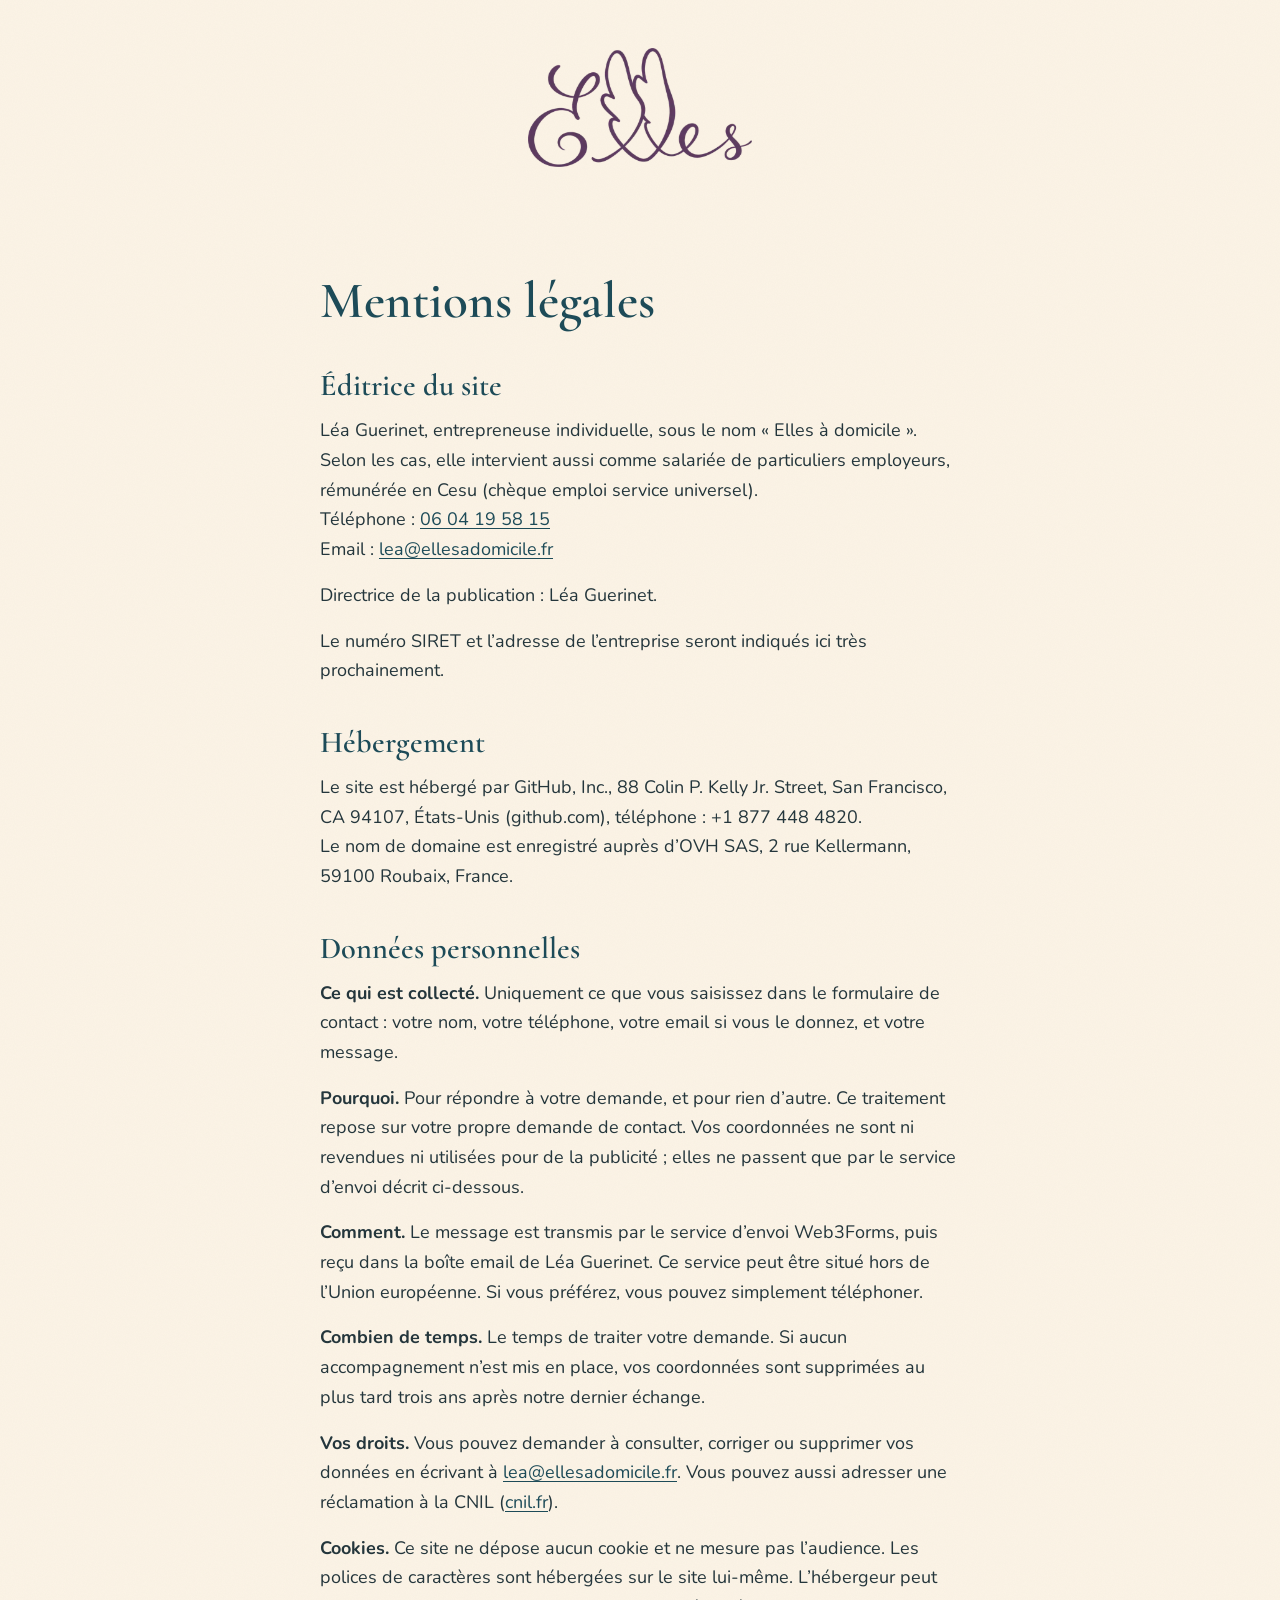
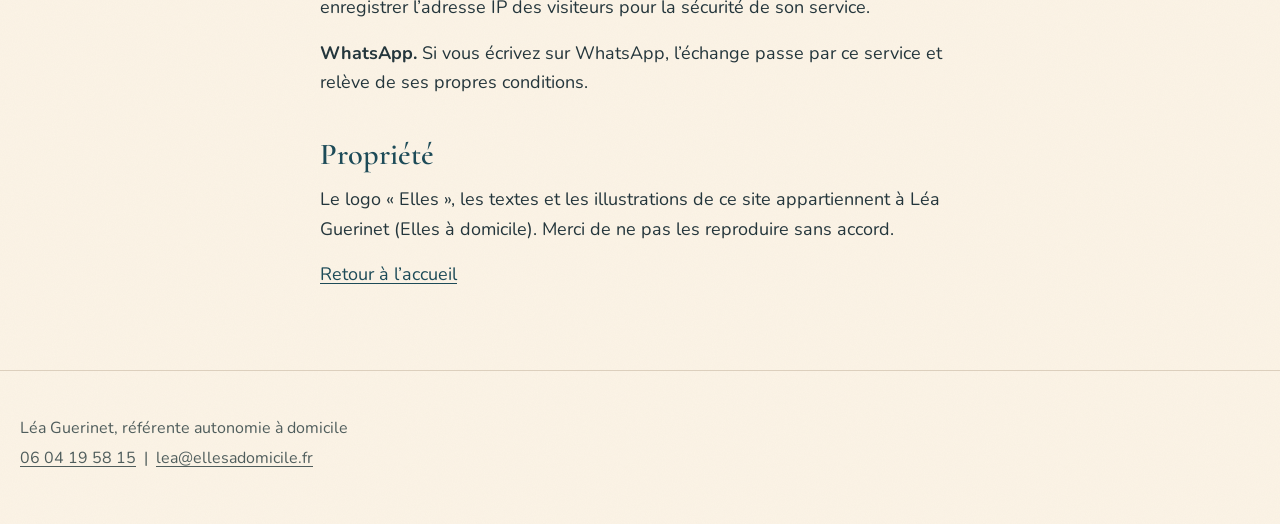
==== commit 8e630ca4: "Nouvelle offre de service de Léa et « éligible au crédit d'impôt » - six prestations reprises de son" ====
--- a/mentions-legales.html
+++ b/mentions-legales.html
@@ -9,7 +9,7 @@
 <meta name="theme-color" content="#fcf4e6">
 <link rel="icon" href="assets/img/favicon.png" type="image/png">
 <link rel="apple-touch-icon" href="assets/img/apple-touch-icon.png">
-<link rel="stylesheet" href="assets/site.css?v=20261026a">
+<link rel="stylesheet" href="assets/site.css?v=20261102a">
 </head>
 <body class="page-simple">
 
@@ -26,10 +26,11 @@
     <h1 class="titre-page">Mentions légales</h1>
 
     <h2>Éditrice du site</h2>
-    <p>Léa Guerinet, sous le nom « Elles à domicile ». Elle intervient comme salariée des familles qui l’emploient, rémunérée en Cesu (chèque emploi service universel).<br>
+    <p>Léa Guerinet, entrepreneuse individuelle, sous le nom « Elles à domicile ». Selon les cas, elle intervient aussi comme salariée de particuliers employeurs, rémunérée en Cesu (chèque emploi service universel).<br>
     Téléphone : <a href="tel:+33604195815">06 04 19 58 15</a><br>
     Email : <a href="mailto:lea@ellesadomicile.fr">lea@ellesadomicile.fr</a></p>
     <p>Directrice de la publication : Léa Guerinet.</p>
+    <p>Le numéro SIRET et l’adresse de l’entreprise seront indiqués ici très prochainement.</p>
 
     <h2>Hébergement</h2>
     <p>Le site est hébergé par GitHub, Inc., 88 Colin P. Kelly Jr. Street, San Francisco, CA 94107, États-Unis (github.com), téléphone : +1 877 448 4820.<br>
--- a/assets/site.css
+++ b/assets/site.css
@@ -131,6 +131,7 @@
 .liste{list-style:none;padding:0;margin:.4rem 0 1rem}
 .liste li{padding-left:1.4rem;position:relative;margin:.2rem 0}
 .liste li::before{content:"–";position:absolute;left:0;color:var(--sage-d)}
+.prestations__limite{margin:1.5rem 0 0;font-size:1rem;color:var(--muted);max-width:var(--mesure)}
 
 /* ---------- Différence ---------- */
 .atouts{display:grid;gap:2rem;margin-top:.5rem}
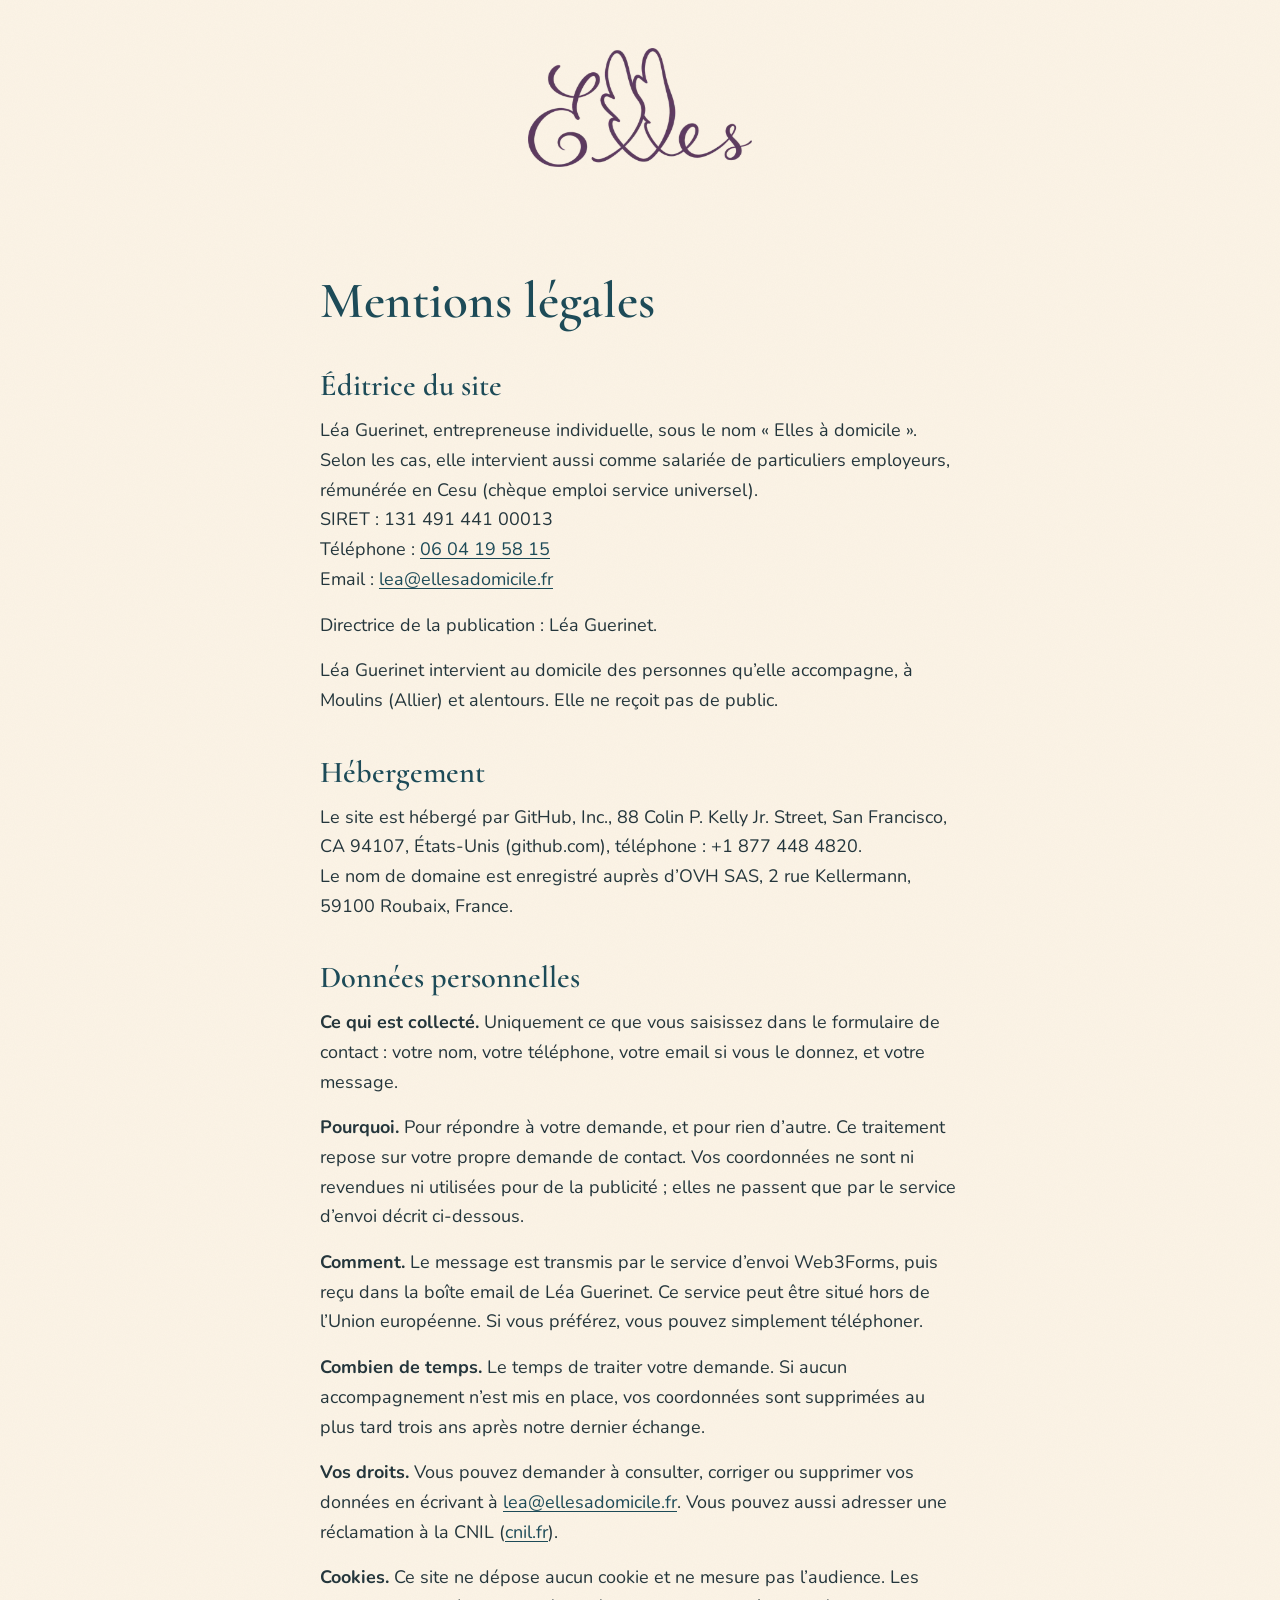
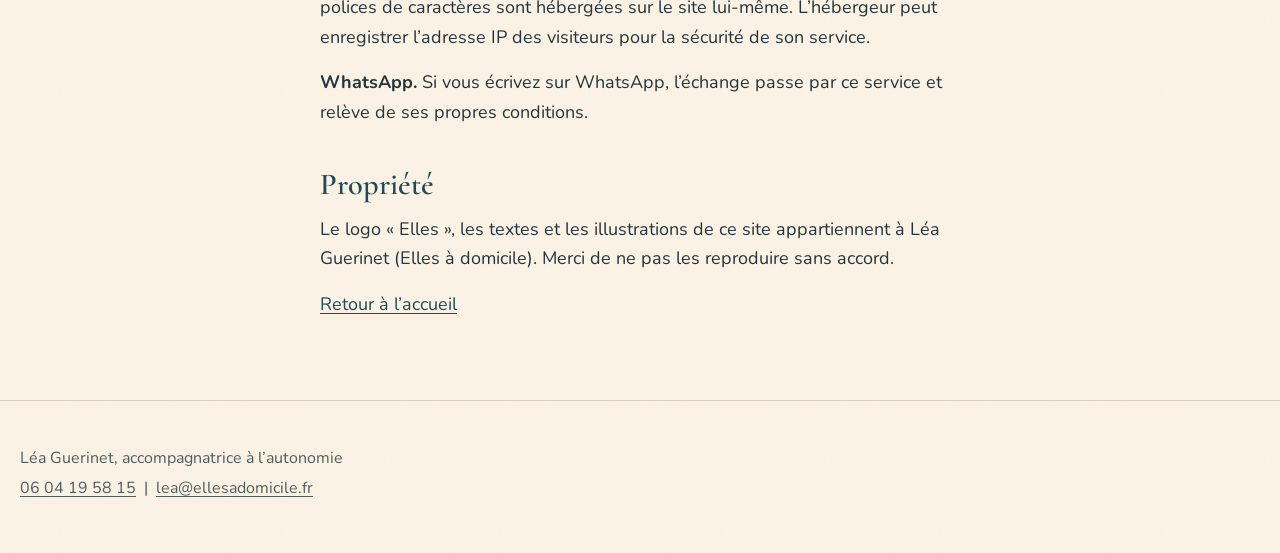
==== commit 6c291181: "Accompagnatrice à l'autonomie, SIRET, Moulins et alentours Demandes de Léa du 2026-11-05 : nouveau t" ====
--- a/mentions-legales.html
+++ b/mentions-legales.html
@@ -9,7 +9,7 @@
 <meta name="theme-color" content="#fcf4e6">
 <link rel="icon" href="assets/img/favicon.png" type="image/png">
 <link rel="apple-touch-icon" href="assets/img/apple-touch-icon.png">
-<link rel="stylesheet" href="assets/site.css?v=20261102a">
+<link rel="stylesheet" href="assets/site.css?v=20261105a">
 </head>
 <body class="page-simple">
 
@@ -27,10 +27,11 @@
 
     <h2>Éditrice du site</h2>
     <p>Léa Guerinet, entrepreneuse individuelle, sous le nom « Elles à domicile ». Selon les cas, elle intervient aussi comme salariée de particuliers employeurs, rémunérée en Cesu (chèque emploi service universel).<br>
+    SIRET&nbsp;: 131&nbsp;491&nbsp;441&nbsp;00013<br>
     Téléphone : <a href="tel:+33604195815">06 04 19 58 15</a><br>
     Email : <a href="mailto:lea@ellesadomicile.fr">lea@ellesadomicile.fr</a></p>
     <p>Directrice de la publication : Léa Guerinet.</p>
-    <p>Le numéro SIRET et l’adresse de l’entreprise seront indiqués ici très prochainement.</p>
+    <p>Léa Guerinet intervient au domicile des personnes qu’elle accompagne, à Moulins (Allier) et alentours. Elle ne reçoit pas de public.</p>
 
     <h2>Hébergement</h2>
     <p>Le site est hébergé par GitHub, Inc., 88 Colin P. Kelly Jr. Street, San Francisco, CA 94107, États-Unis (github.com), téléphone : +1 877 448 4820.<br>
@@ -53,7 +54,7 @@
 </main>
 
 <footer class="pied">
-  <p>Léa Guerinet, référente autonomie à domicile</p>
+  <p>Léa Guerinet, accompagnatrice à l’autonomie</p>
   <p><a href="tel:+33604195815">06 04 19 58 15</a> &nbsp;|&nbsp; <a href="mailto:lea@ellesadomicile.fr">lea@ellesadomicile.fr</a></p>
 </footer>
 
--- a/assets/site.css
+++ b/assets/site.css
@@ -131,7 +131,6 @@
 .liste{list-style:none;padding:0;margin:.4rem 0 1rem}
 .liste li{padding-left:1.4rem;position:relative;margin:.2rem 0}
 .liste li::before{content:"–";position:absolute;left:0;color:var(--sage-d)}
-.prestations__limite{margin:1.5rem 0 0;font-size:1rem;color:var(--muted);max-width:var(--mesure)}
 
 /* ---------- Différence ---------- */
 .atouts{display:grid;gap:2rem;margin-top:.5rem}
@@ -140,11 +139,8 @@
 .atout h3{font-size:1.6rem;margin-bottom:.3rem}
 .atout p{color:var(--muted)}
 
-/* ---------- Pour qui + étapes ---------- */
-.public-etapes{display:grid;gap:3rem}
+/* ---------- Encarts et étapes ---------- */
 .encart{background:var(--sage-l);border-radius:1.25rem;padding:2rem 1.5rem}
-.encart h2{margin-bottom:.75rem}
-.encart .liste{margin-bottom:0}
 .etapes{list-style:none;padding:0;margin:0;counter-reset:etape;display:grid;gap:1.6rem}
 .etapes li{counter-increment:etape;display:grid;grid-template-columns:3rem 1fr;gap:.75rem}
 .etapes li::before{
@@ -226,6 +222,8 @@
   .prestations{grid-template-columns:1fr 1fr;gap:1.5rem}
   .atouts{grid-template-columns:repeat(3,1fr);gap:2.5rem}
   .atout{grid-template-columns:1fr;gap:1rem}
+  .etapes{grid-template-columns:repeat(3,1fr);gap:2.5rem}
+  .etapes li{grid-template-columns:1fr;gap:.75rem;align-content:start} /* titres alignés d'une colonne à l'autre */
 
   html{scroll-padding-top:5.5rem} /* hauteur de la barre de navigation */
   .navigation{display:block;position:sticky;top:0;z-index:20;background:rgba(252,244,230,.94);border-bottom:1px solid var(--rule);backdrop-filter:blur(6px)}
@@ -233,7 +231,7 @@
   .navigation__marque img{width:6.5rem;height:auto}
   .navigation nav{display:flex;gap:1.25rem;margin-left:auto}
   .navigation nav a{color:var(--ink);text-decoration:none;font-weight:600;font-size:1rem;white-space:nowrap}
-  .navigation .nav-large{display:none} /* sur tablette, cinq liens ne tiennent pas sur une ligne */
+  .navigation .nav-large{display:none} /* sur tablette, les quatre liens ne tiennent pas sur une ligne */
   .navigation nav a:hover{color:var(--petrol);text-decoration:underline}
 
   /* Sur grand écran, les prestations restent ouvertes : pas d'accordéon */
@@ -267,7 +265,6 @@
 
   .approche__grille{display:grid;grid-template-columns:1fr 1.6fr;column-gap:5rem;align-items:start}
   .approche__grille h2{grid-row:span 2}
-  .public-etapes{grid-template-columns:5fr 7fr;gap:4rem;align-items:start}
   .credit__grille{grid-template-columns:7fr 5fr;column-gap:4rem;align-items:start}
   /* démarches sur toute la largeur : texte à gauche, liste à droite */
   .credit__demarches{grid-column:1 / -1;display:grid;grid-template-columns:1fr 1fr;grid-template-rows:auto auto 1fr;column-gap:3rem;align-items:start}
